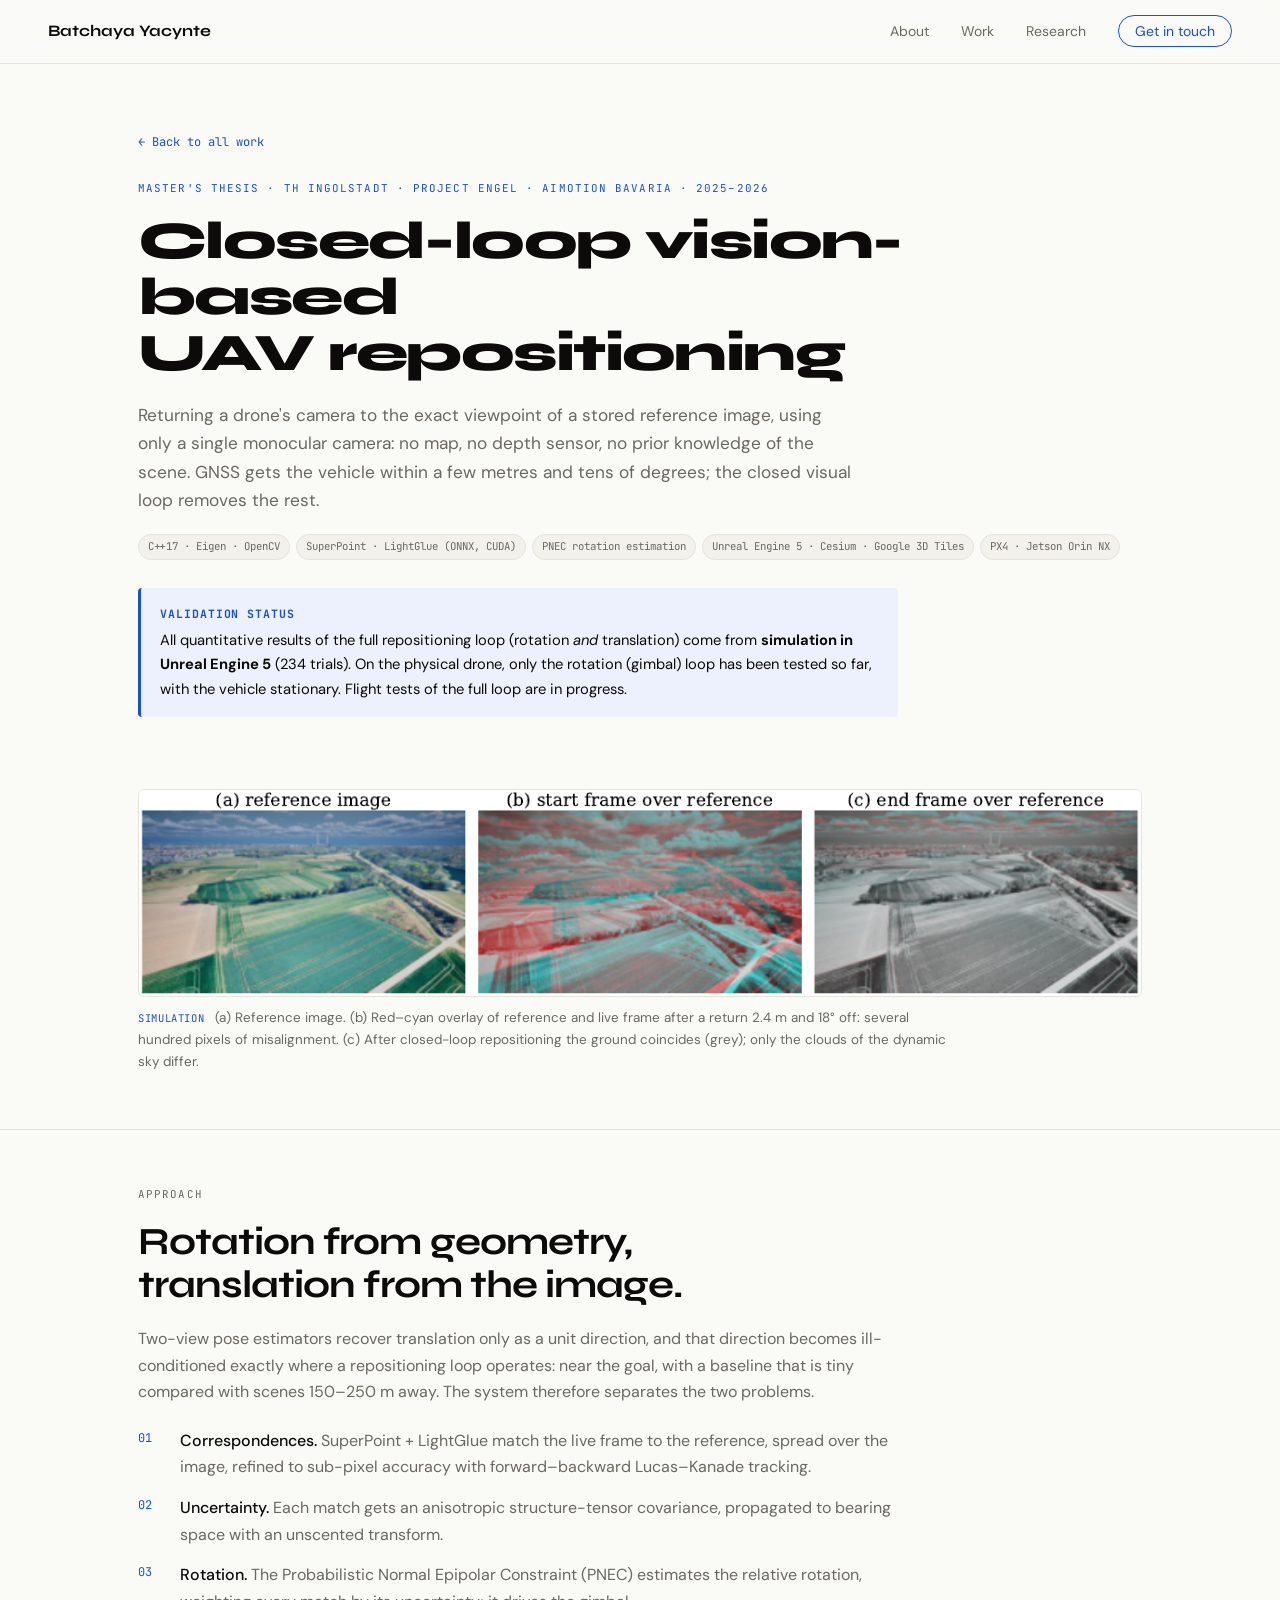
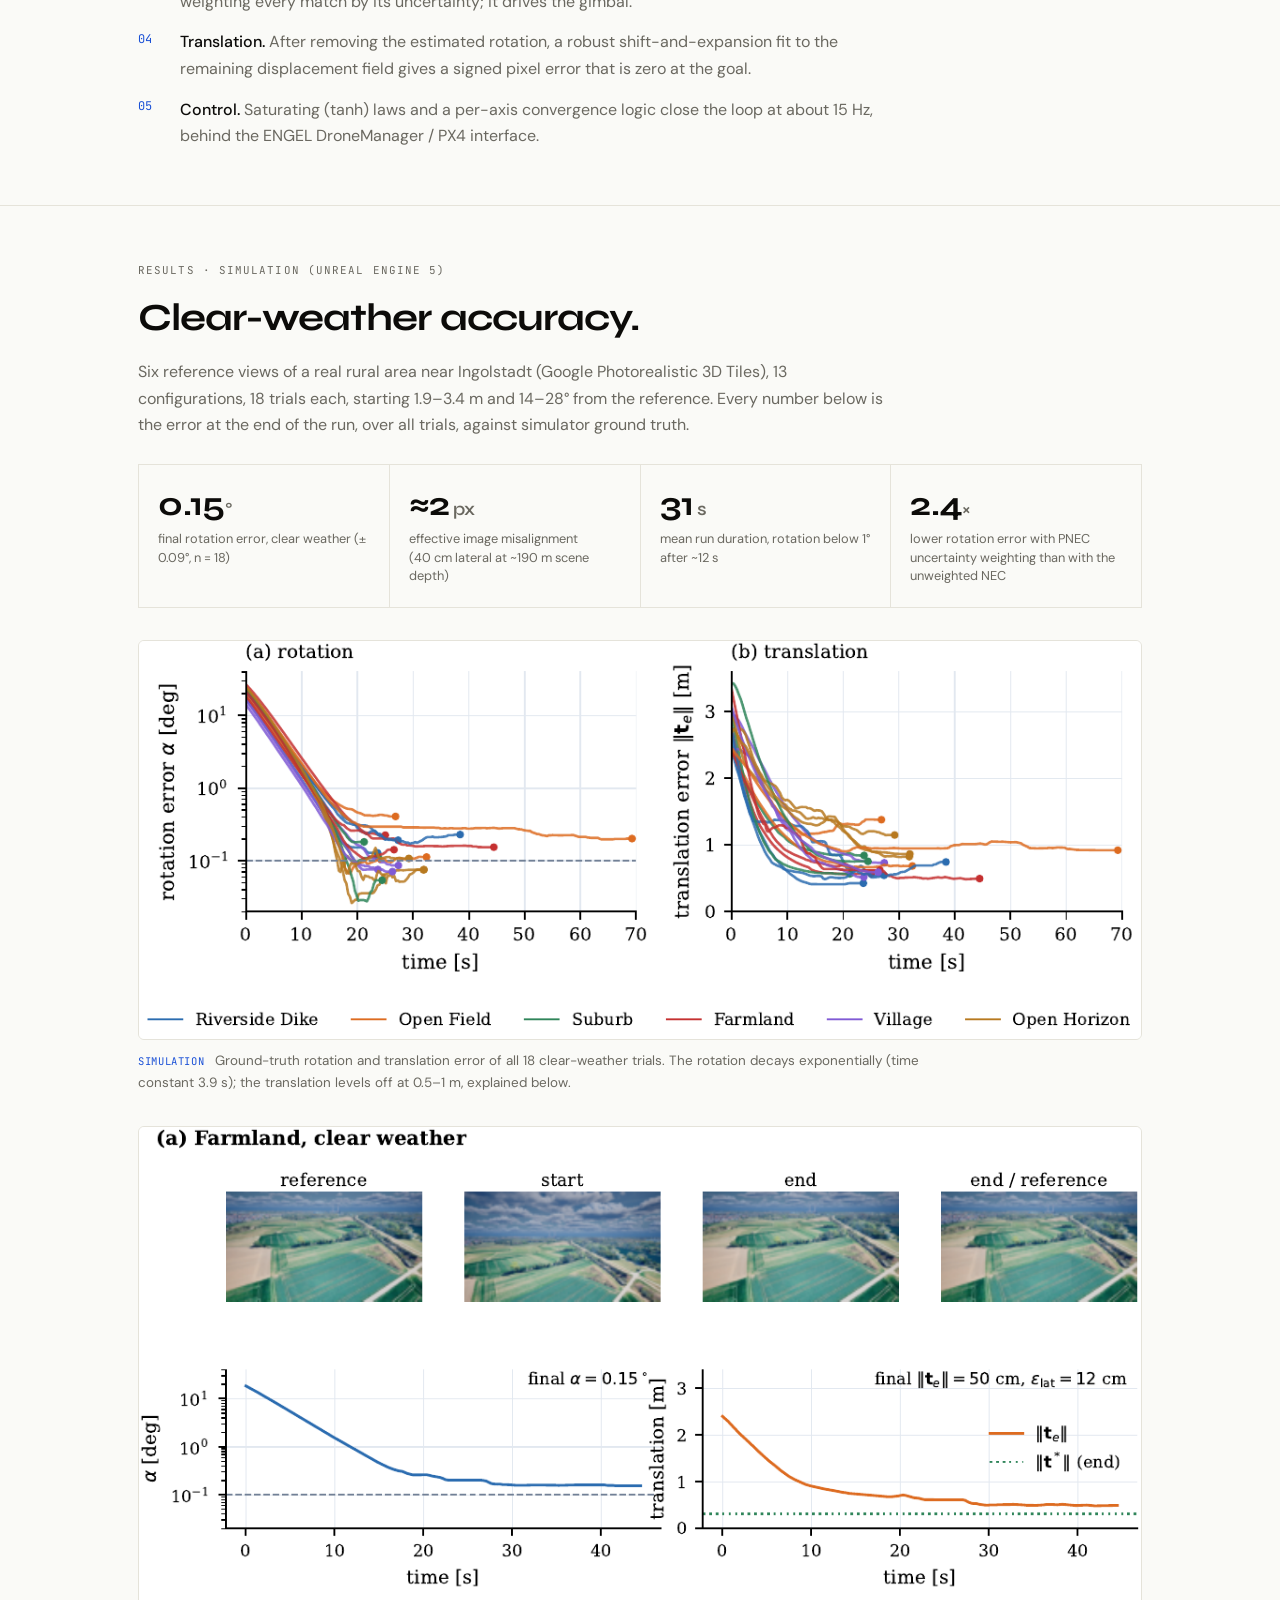
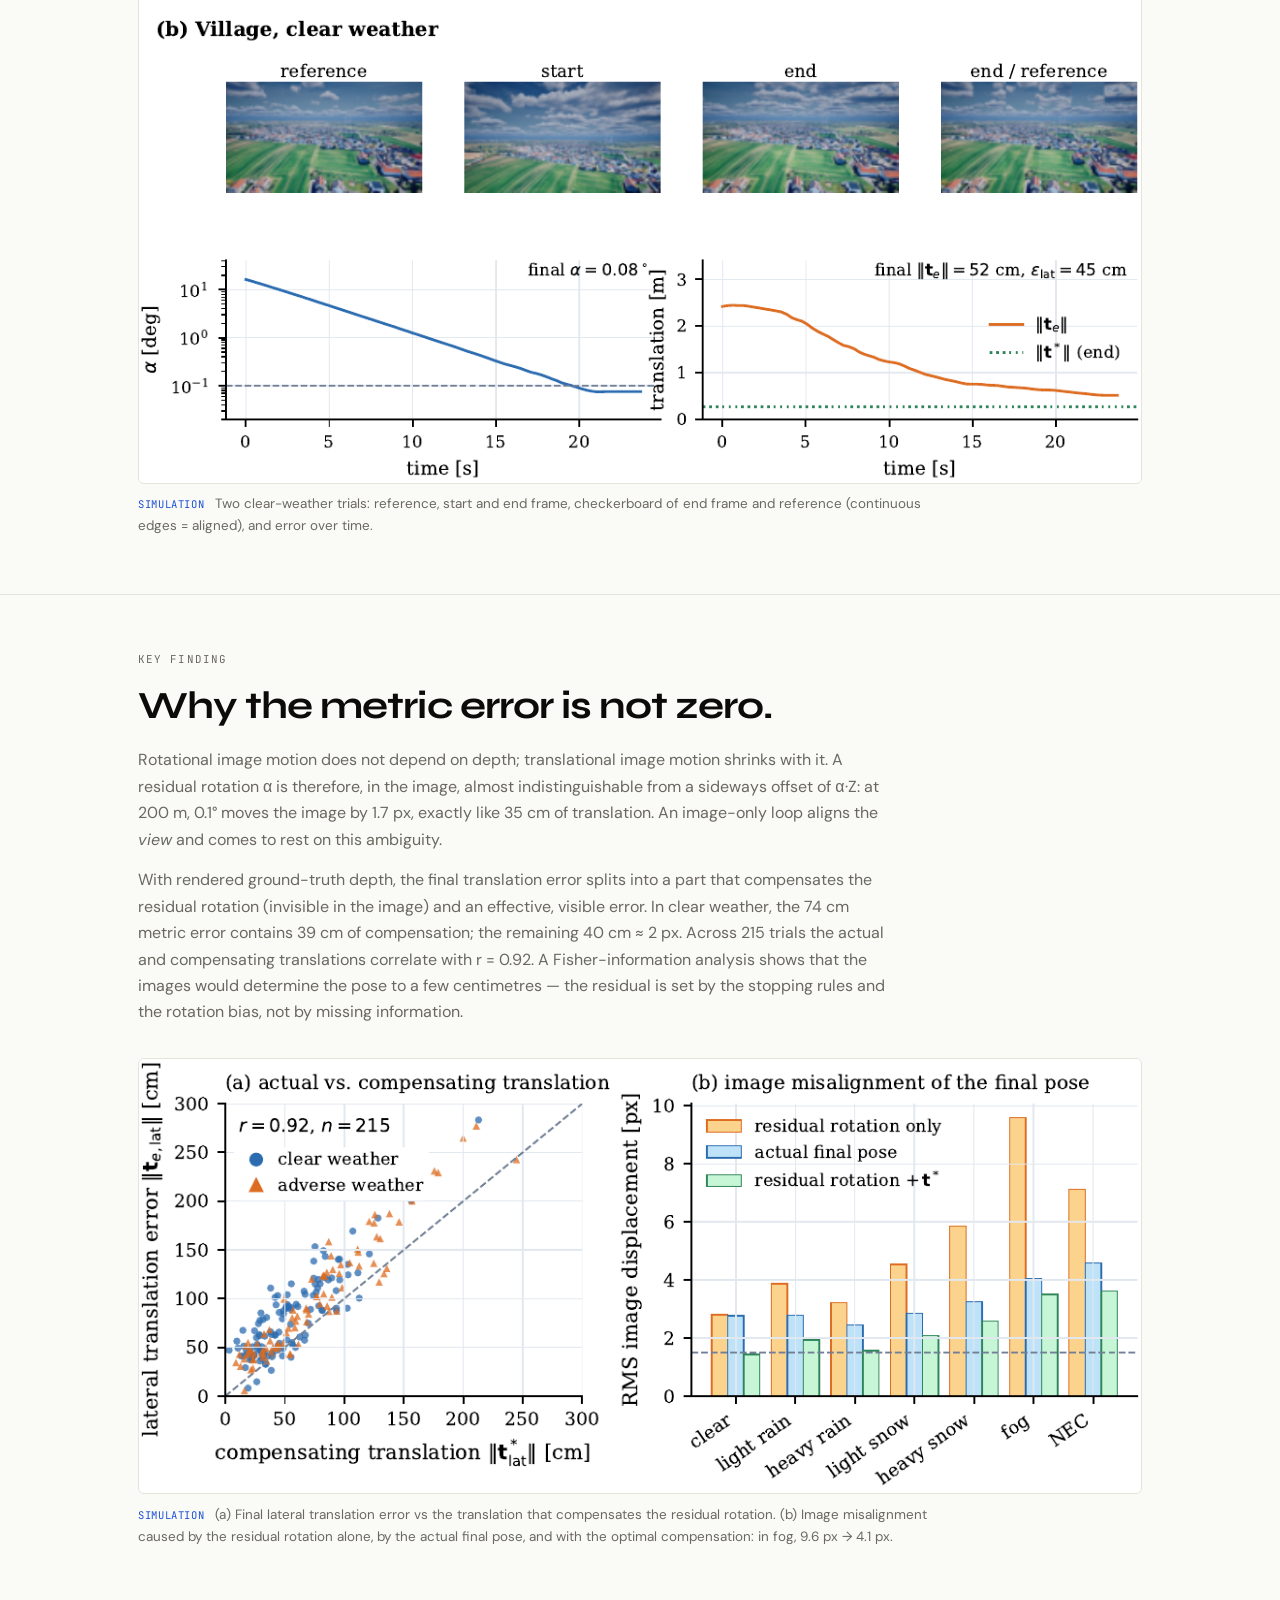
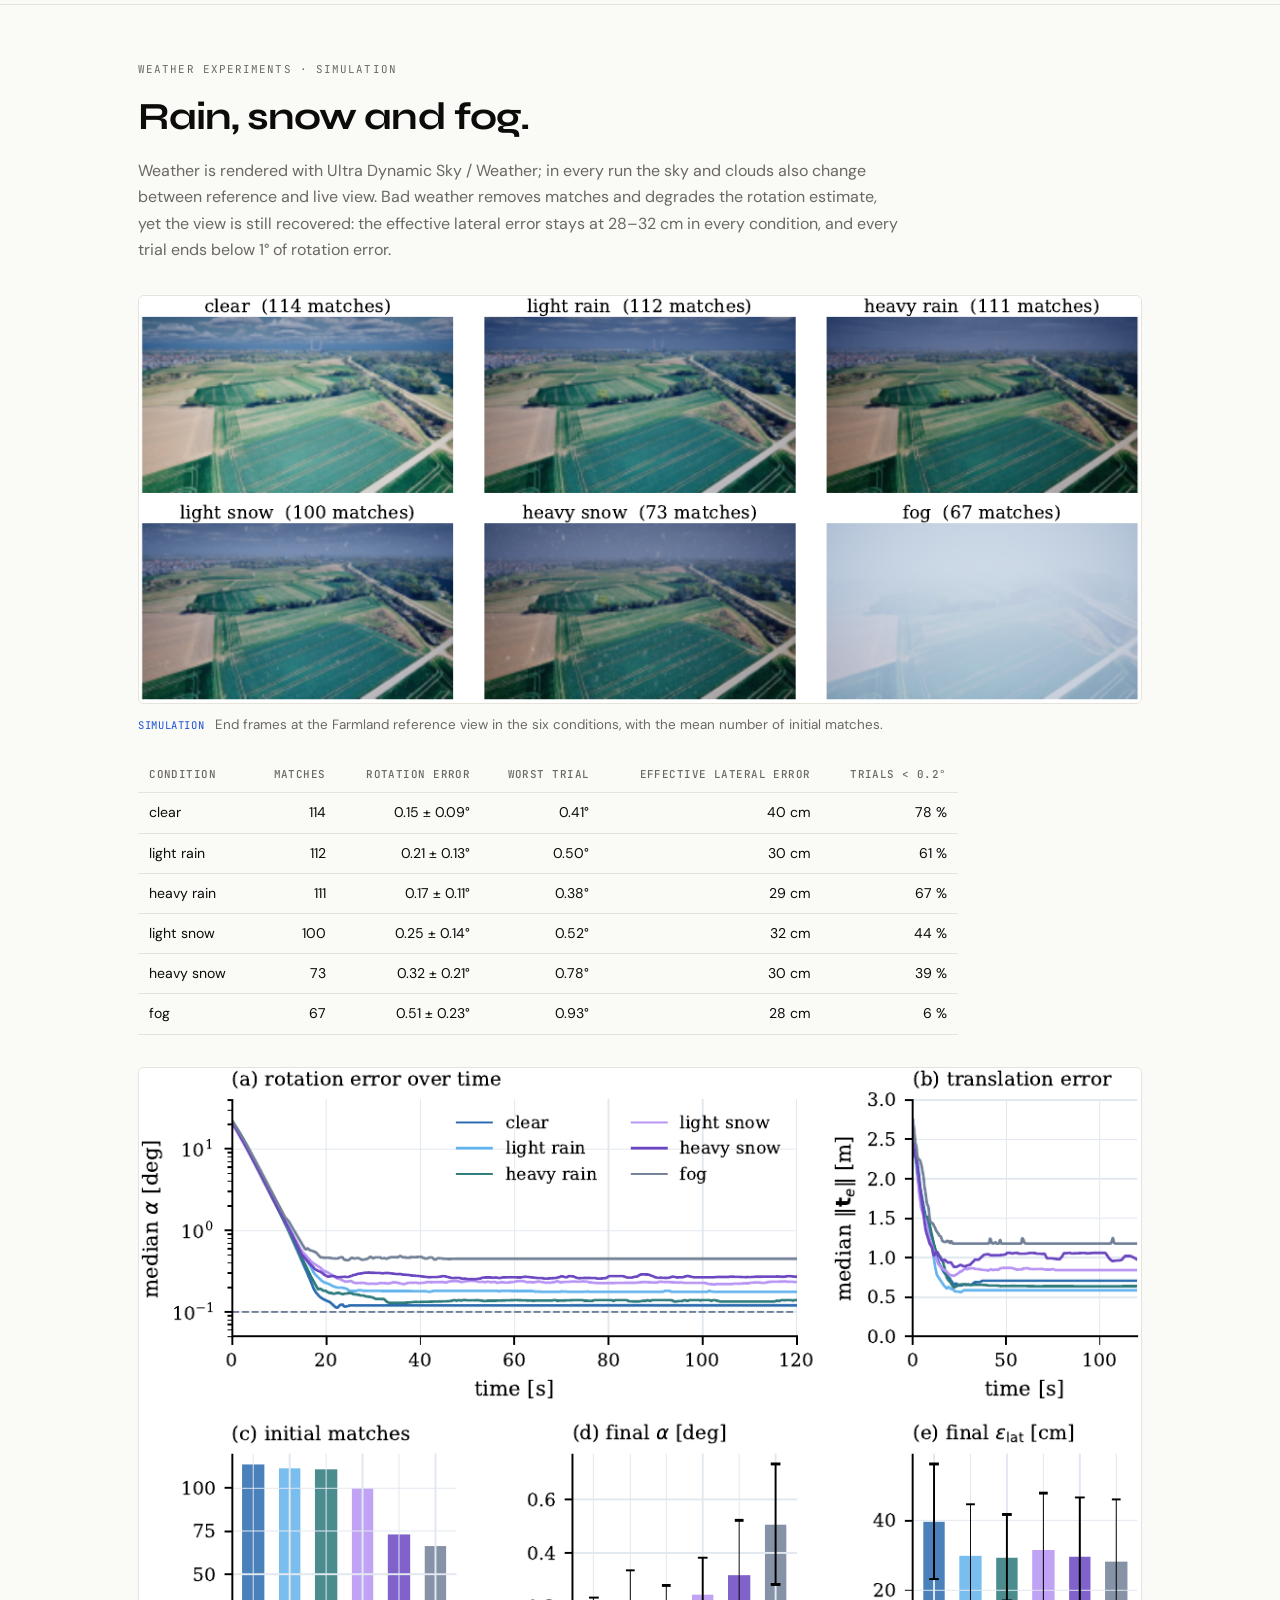
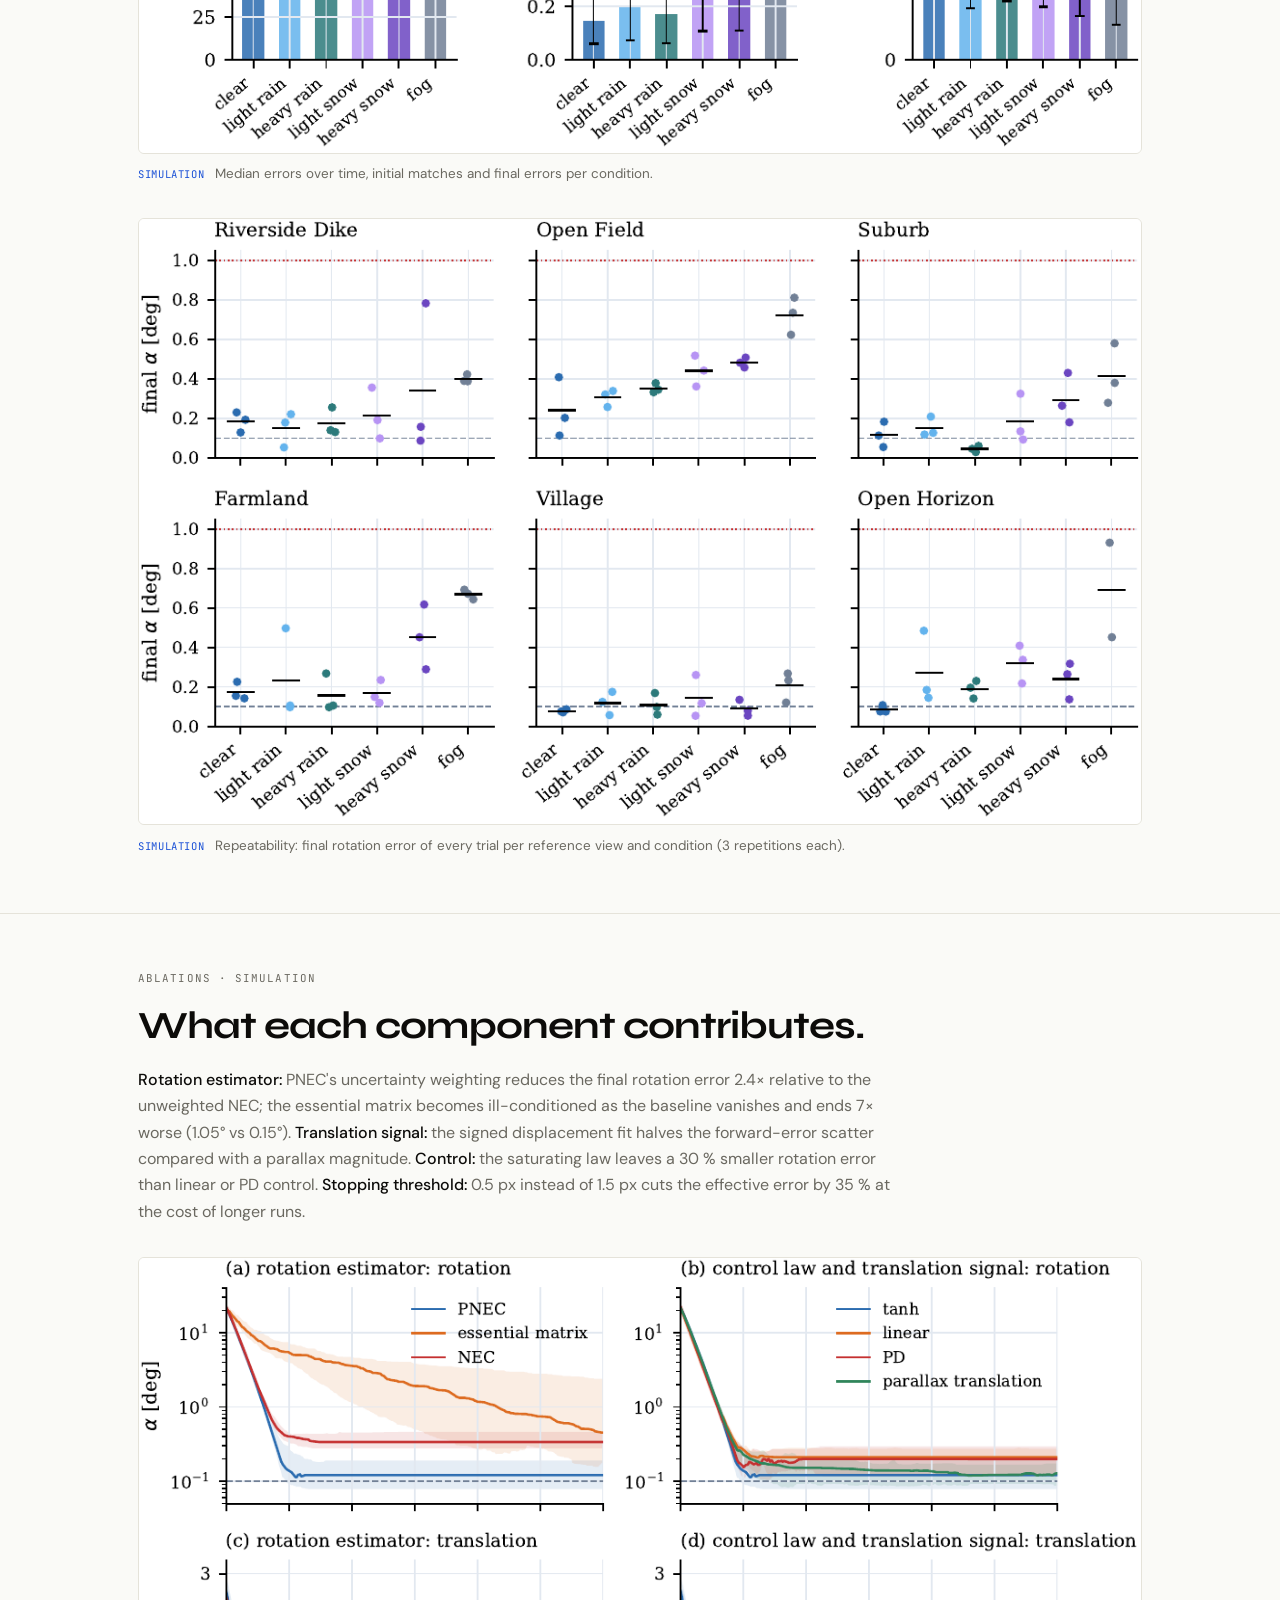
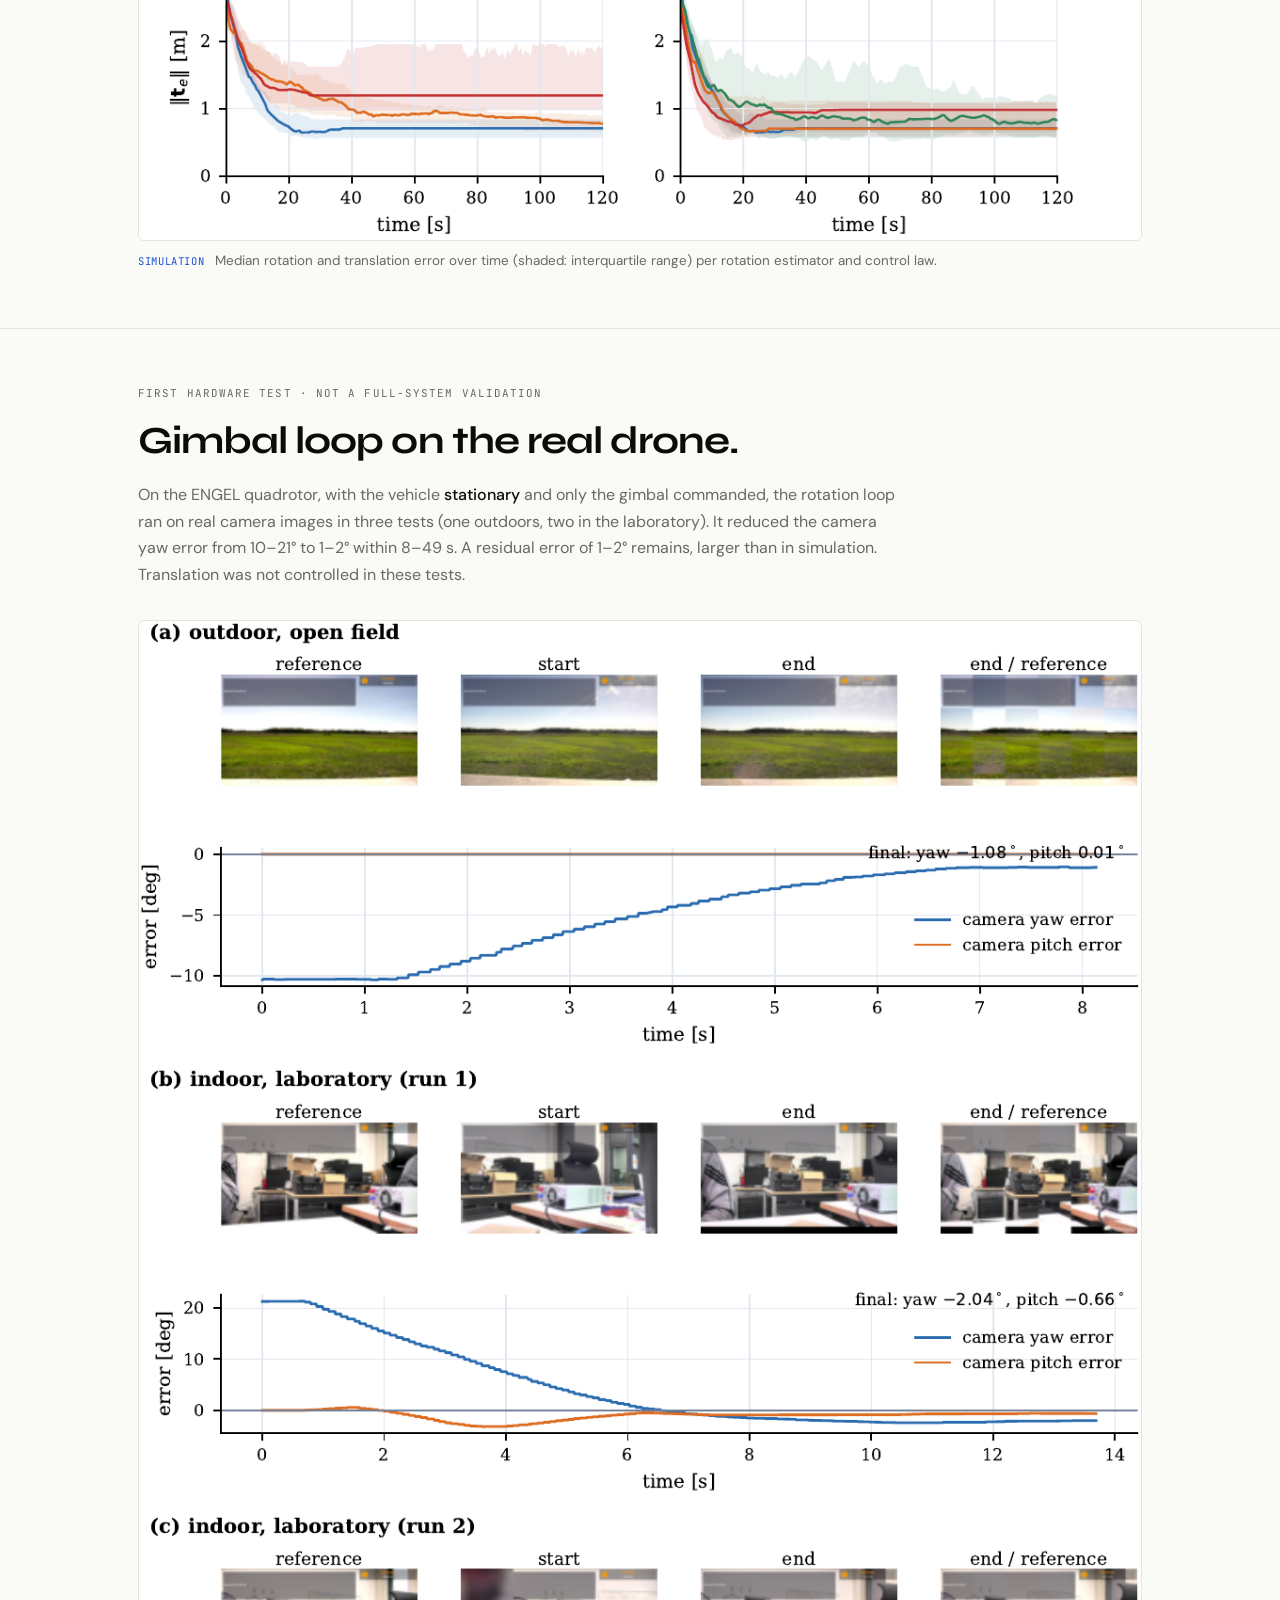
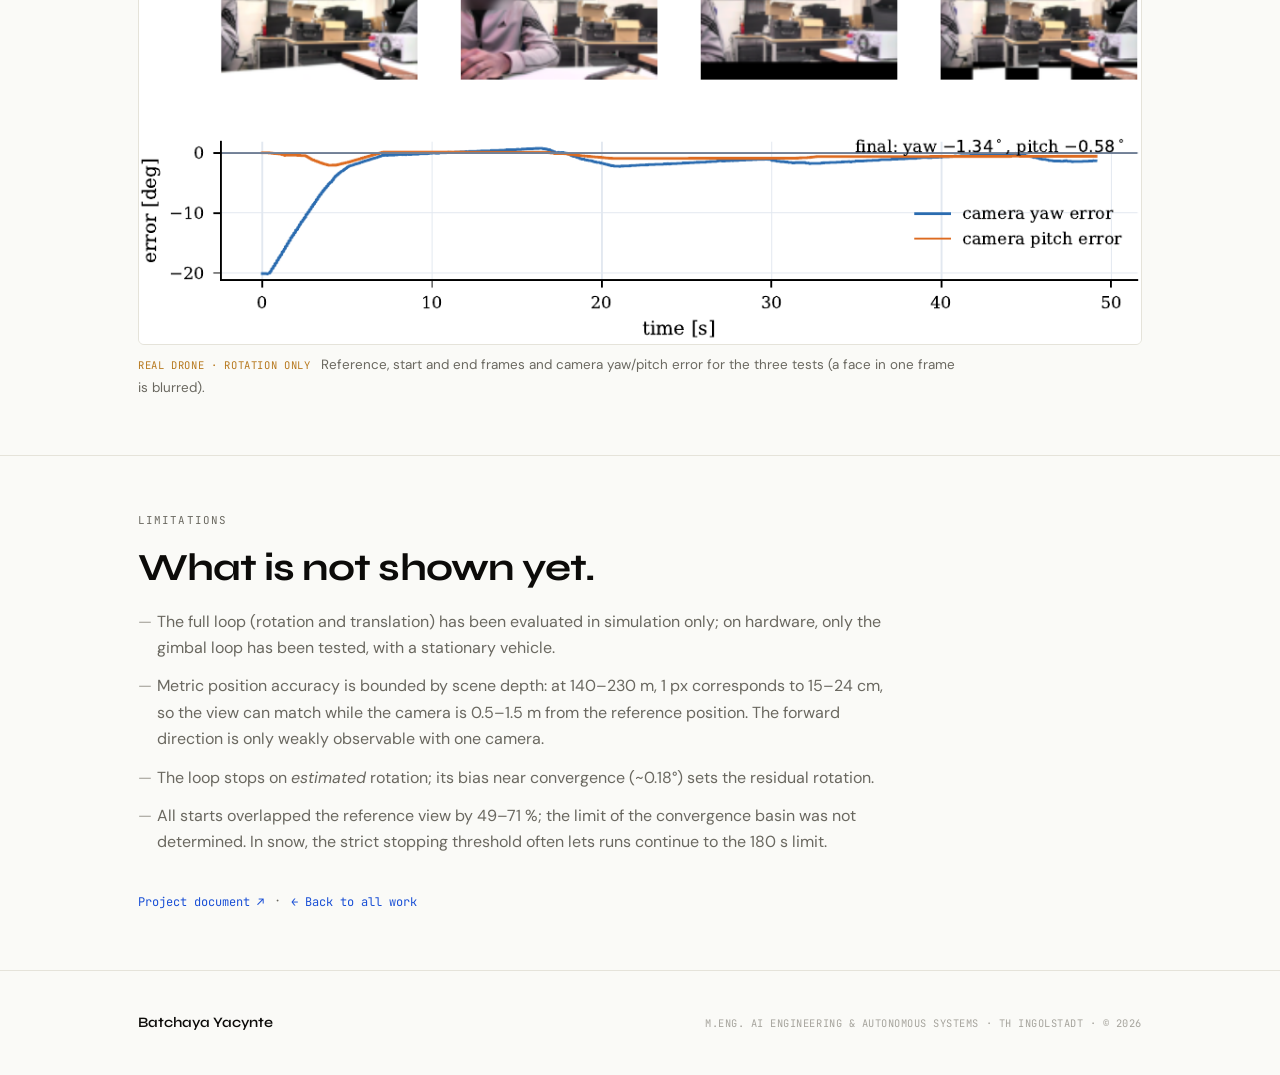
==== engel.html @ 2b2489c9 "updated repositioning results" ====
<!DOCTYPE html>
<html lang="en">
<head>
  <meta charset="UTF-8">
  <meta name="viewport" content="width=device-width, initial-scale=1.0">
  <title>Vision-Based UAV Repositioning — Batchaya Yacynte</title>
  <meta
    name="description"
    content="Master's thesis project: closed-loop monocular repositioning of a UAV camera to a reference view. Method, weather experiments and quantitative simulation results, with limitations."
  >

  <link rel="preconnect" href="https://fonts.googleapis.com">
  <link rel="preconnect" href="https://fonts.gstatic.com" crossorigin>
  <link
    href="https://fonts.googleapis.com/css2?family=Syne:wght@400;600;700;800&family=DM+Sans:ital,opsz,wght@0,9..40,300;0,9..40,400;0,9..40,500;1,9..40,500&family=JetBrains+Mono:wght@400;500&display=swap"
    rel="stylesheet"
  >
  <link rel="icon" type="image/x-icon" href="assets/Divan-Batchaya.ico">
  <link rel="stylesheet" href="style.css">

  <style>
    /* Project-page additions; colours and fonts come from style.css */
    .proj-header { padding: calc(var(--nav-h) + 4rem) 0 2.5rem; }
    .proj-title {
      font-family: var(--font-d); font-weight: 800; letter-spacing: -0.03em;
      font-size: clamp(2rem, 4.6vw, 3.3rem); line-height: 1.06; margin-bottom: 1.2rem;
    }
    .proj-lead { color: var(--text-2); font-size: 1.08rem; max-width: 720px; }
    .proj-tags { margin-top: 1.2rem; }

    .status-note {
      margin-top: 1.8rem; padding: 1rem 1.2rem; max-width: 760px;
      background: var(--accent-soft); border-left: 3px solid var(--accent);
      border-radius: 4px; font-size: 0.92rem; color: var(--text-1);
    }
    .status-note strong { font-family: var(--font-m); font-size: 0.72rem; letter-spacing: 0.08em;
      text-transform: uppercase; color: var(--accent); display: block; margin-bottom: 0.3rem; }

    .proj-section { padding: 3.5rem 0; }
    .proj-section p, .proj-section li { color: var(--text-2); max-width: 760px; }
    .proj-section p + p { margin-top: 0.9rem; }

    .steps { list-style: none; counter-reset: step; display: grid; gap: 0.9rem; margin-top: 1.4rem; max-width: 820px; }
    .steps li { counter-increment: step; position: relative; padding-left: 2.6rem; }
    .steps li::before {
      content: counter(step, decimal-leading-zero); position: absolute; left: 0; top: 0.05rem;
      font-family: var(--font-m); font-size: 0.75rem; color: var(--accent);
    }
    .steps li b { color: var(--text-1); font-weight: 500; }

    .kpi-grid { display: grid; grid-template-columns: repeat(4, 1fr); gap: 1px;
      background: var(--border); border: 1px solid var(--border); margin-top: 1.6rem; }
    .kpi { background: var(--bg); padding: 1.3rem 1.2rem; }
    .kpi-val { font-family: var(--font-d); font-size: clamp(1.5rem, 2.8vw, 2.1rem); font-weight: 700;
      letter-spacing: -0.02em; line-height: 1.1; }
    .kpi-val small { font-size: 0.55em; color: var(--text-2); font-weight: 600; }
    .kpi-label { font-size: 0.8rem; color: var(--text-2); margin-top: 0.45rem; line-height: 1.45; }

    figure.proj-fig { margin: 2rem 0 0; }
    figure.proj-fig img { width: 100%; border: 1px solid var(--border); border-radius: 6px; background: #fff; }
    figure.proj-fig figcaption { font-size: 0.84rem; color: var(--text-2); margin-top: 0.6rem; max-width: 820px; }
    .fig-tag { font-family: var(--font-m); font-size: 0.66rem; letter-spacing: 0.06em; text-transform: uppercase;
      color: var(--accent); margin-right: 0.4rem; }
    .fig-tag.hw { color: #B7791F; }

    .two-col { display: grid; grid-template-columns: 1fr 1fr; gap: 2rem; align-items: start; }

    table.res { border-collapse: collapse; width: 100%; max-width: 820px; margin-top: 1.4rem; font-size: 0.88rem; }
    table.res th, table.res td { padding: 0.5rem 0.7rem; border-bottom: 1px solid var(--border); text-align: right; }
    table.res th:first-child, table.res td:first-child { text-align: left; }
    table.res th { font-family: var(--font-m); font-size: 0.68rem; letter-spacing: 0.04em; text-transform: uppercase;
      color: var(--text-2); font-weight: 500; }
    table.res td { color: var(--text-1); font-variant-numeric: tabular-nums; }
    .table-wrap { overflow-x: auto; }

    .limits { display: grid; gap: 0.75rem; margin-top: 1.2rem; max-width: 820px; }
    .limits li { padding-left: 1.2rem; position: relative; }
    .limits li::before { content: "—"; position: absolute; left: 0; color: var(--text-3); }

    .back-link { font-family: var(--font-m); font-size: 0.75rem; color: var(--accent); }
    .back-link:hover { text-decoration: underline; }

    @media (max-width: 900px) {
      .kpi-grid { grid-template-columns: repeat(2, 1fr); }
      .two-col { grid-template-columns: 1fr; }
    }
  </style>
</head>

<body>

  <nav class="nav">
    <a href="index.html" class="nav-logo">Batchaya Yacynte</a>
    <ul class="nav-links">
      <li><a href="index.html#about">About</a></li>
      <li><a href="index.html#work">Work</a></li>
      <li><a href="index.html#research">Research</a></li>
      <li><a href="index.html#contact" class="nav-cta">Get in touch</a></li>
    </ul>
  </nav>


  <!-- ===================================================== HEADER -->
  <header class="proj-header">
    <div class="container">
      <a href="index.html#work" class="back-link">← Back to all work</a>
      <p class="eyebrow" style="margin-top:1.6rem">Master's thesis · TH Ingolstadt · Project ENGEL · AImotion Bavaria · 2025–2026</p>
      <h1 class="proj-title">Closed-loop vision-based<br>UAV repositioning</h1>
      <p class="proj-lead">
        Returning a drone's camera to the exact viewpoint of a stored reference image, using only a
        single monocular camera: no map, no depth sensor, no prior knowledge of the scene.
        GNSS gets the vehicle within a few metres and tens of degrees; the closed visual loop removes
        the rest.
      </p>
      <div class="work-metrics proj-tags">
        <span class="metric">C++17 · Eigen · OpenCV</span>
        <span class="metric">SuperPoint · LightGlue (ONNX, CUDA)</span>
        <span class="metric">PNEC rotation estimation</span>
        <span class="metric">Unreal Engine 5 · Cesium · Google 3D Tiles</span>
        <span class="metric">PX4 · Jetson Orin NX</span>
      </div>

      <div class="status-note">
        <strong>Validation status</strong>
        All quantitative results of the full repositioning loop (rotation <em>and</em> translation) come from
        <b>simulation in Unreal Engine 5</b> (234 trials). On the physical drone, only the rotation (gimbal)
        loop has been tested so far, with the vehicle stationary. Flight tests of the full loop are in progress.
      </div>
    </div>
  </header>

  <div class="container">
    <figure class="proj-fig">
      <img src="assets/engel/motivation_base.png" alt="Reference image and red-cyan overlays before and after repositioning" loading="lazy">
      <figcaption>
        <span class="fig-tag">Simulation</span>
        (a) Reference image. (b) Red–cyan overlay of reference and live frame after a return 2.4&nbsp;m and 18° off:
        several hundred pixels of misalignment. (c) After closed-loop repositioning the ground coincides
        (grey); only the clouds of the dynamic sky differ.
      </figcaption>
    </figure>
  </div>

  <hr class="divider" style="margin-top:3.5rem">


  <!-- ===================================================== METHOD -->
  <section class="proj-section">
    <div class="container">
      <p class="eyebrow">Approach</p>
      <h2 class="section-title">Rotation from geometry,<br>translation from the image.</h2>
      <p>
        Two-view pose estimators recover translation only as a unit direction, and that direction becomes
        ill-conditioned exactly where a repositioning loop operates: near the goal, with a baseline that is
        tiny compared with scenes 150–250&nbsp;m away. The system therefore separates the two problems.
      </p>
      <ol class="steps">
        <li><b>Correspondences.</b> SuperPoint + LightGlue match the live frame to the reference, spread over the image,
          refined to sub-pixel accuracy with forward–backward Lucas–Kanade tracking.</li>
        <li><b>Uncertainty.</b> Each match gets an anisotropic structure-tensor covariance, propagated to bearing space with an unscented transform.</li>
        <li><b>Rotation.</b> The Probabilistic Normal Epipolar Constraint (PNEC) estimates the relative rotation, weighting every match by its uncertainty; it drives the gimbal.</li>
        <li><b>Translation.</b> After removing the estimated rotation, a robust shift-and-expansion fit to the remaining displacement field gives a signed pixel error that is zero at the goal.</li>
        <li><b>Control.</b> Saturating (tanh) laws and a per-axis convergence logic close the loop at about 15&nbsp;Hz, behind the ENGEL DroneManager / PX4 interface.</li>
      </ol>
    </div>
  </section>

  <hr class="divider">


  <!-- ===================================================== RESULTS -->
  <section class="proj-section">
    <div class="container">
      <p class="eyebrow">Results · Simulation (Unreal Engine 5)</p>
      <h2 class="section-title">Clear-weather accuracy.</h2>
      <p>
        Six reference views of a real rural area near Ingolstadt (Google Photorealistic 3D Tiles), 13 configurations,
        18 trials each, starting 1.9–3.4&nbsp;m and 14–28° from the reference. Every number below is the error at the
        end of the run, over all trials, against simulator ground truth.
      </p>

      <div class="kpi-grid">
        <div class="kpi">
          <div class="kpi-val">0.15<small>°</small></div>
          <div class="kpi-label">final rotation error, clear weather (± 0.09°, n&nbsp;=&nbsp;18)</div>
        </div>
        <div class="kpi">
          <div class="kpi-val">≈2<small> px</small></div>
          <div class="kpi-label">effective image misalignment (40&nbsp;cm lateral at ~190&nbsp;m scene depth)</div>
        </div>
        <div class="kpi">
          <div class="kpi-val">31<small> s</small></div>
          <div class="kpi-label">mean run duration, rotation below 1° after ~12&nbsp;s</div>
        </div>
        <div class="kpi">
          <div class="kpi-val">2.4<small>×</small></div>
          <div class="kpi-label">lower rotation error with PNEC uncertainty weighting than with the unweighted NEC</div>
        </div>
      </div>

      <figure class="proj-fig">
        <img src="assets/engel/convergence_base.png" alt="Rotation and translation error over time for 18 clear-weather trials" loading="lazy">
        <figcaption>
          <span class="fig-tag">Simulation</span>
          Ground-truth rotation and translation error of all 18 clear-weather trials. The rotation decays
          exponentially (time constant 3.9&nbsp;s); the translation levels off at 0.5–1&nbsp;m, explained below.
        </figcaption>
      </figure>

      <figure class="proj-fig">
        <img src="assets/engel/examples_good_base.png" alt="Reference, start and end frames with error curves of two trials" loading="lazy">
        <figcaption>
          <span class="fig-tag">Simulation</span>
          Two clear-weather trials: reference, start and end frame, checkerboard of end frame and reference
          (continuous edges = aligned), and error over time.
        </figcaption>
      </figure>
    </div>
  </section>

  <hr class="divider">


  <!-- ===================================================== AMBIGUITY -->
  <section class="proj-section">
    <div class="container">
      <p class="eyebrow">Key finding</p>
      <h2 class="section-title">Why the metric error is not zero.</h2>
      <p>
        Rotational image motion does not depend on depth; translational image motion shrinks with it.
        A residual rotation α is therefore, in the image, almost indistinguishable from a sideways offset of
        α·Z: at 200&nbsp;m, 0.1° moves the image by 1.7&nbsp;px, exactly like 35&nbsp;cm of translation.
        An image-only loop aligns the <em>view</em> and comes to rest on this ambiguity.
      </p>
      <p>
        With rendered ground-truth depth, the final translation error splits into a part that compensates the
        residual rotation (invisible in the image) and an effective, visible error. In clear weather, the
        74&nbsp;cm metric error contains 39&nbsp;cm of compensation; the remaining 40&nbsp;cm ≈ 2&nbsp;px.
        Across 215 trials the actual and compensating translations correlate with r&nbsp;=&nbsp;0.92.
        A Fisher-information analysis shows that the images would determine the pose to a few centimetres —
        the residual is set by the stopping rules and the rotation bias, not by missing information.
      </p>
      <figure class="proj-fig">
        <img src="assets/engel/compensation.png" alt="Actual vs compensating translation, and image misalignment per condition" loading="lazy">
        <figcaption>
          <span class="fig-tag">Simulation</span>
          (a) Final lateral translation error vs the translation that compensates the residual rotation.
          (b) Image misalignment caused by the residual rotation alone, by the actual final pose, and with the
          optimal compensation: in fog, 9.6&nbsp;px → 4.1&nbsp;px.
        </figcaption>
      </figure>
    </div>
  </section>

  <hr class="divider">


  <!-- ===================================================== WEATHER -->
  <section class="proj-section">
    <div class="container">
      <p class="eyebrow">Weather experiments · Simulation</p>
      <h2 class="section-title">Rain, snow and fog.</h2>
      <p>
        Weather is rendered with Ultra Dynamic Sky / Weather; in every run the sky and clouds also change
        between reference and live view. Bad weather removes matches and degrades the rotation estimate,
        yet the view is still recovered: the effective lateral error stays at 28–32&nbsp;cm in every condition,
        and every trial ends below 1° of rotation error.
      </p>

      <figure class="proj-fig">
        <img src="assets/engel/weather_conditions.png" alt="The six visibility conditions at the same reference view" loading="lazy">
        <figcaption>
          <span class="fig-tag">Simulation</span>
          End frames at the Farmland reference view in the six conditions, with the mean number of initial matches.
        </figcaption>
      </figure>

      <div class="table-wrap">
        <table class="res">
          <thead>
            <tr><th>Condition</th><th>Matches</th><th>Rotation error</th><th>Worst trial</th><th>Effective lateral error</th><th>Trials &lt; 0.2°</th></tr>
          </thead>
          <tbody>
            <tr><td>clear</td><td>114</td><td>0.15 ± 0.09°</td><td>0.41°</td><td>40 cm</td><td>78 %</td></tr>
            <tr><td>light rain</td><td>112</td><td>0.21 ± 0.13°</td><td>0.50°</td><td>30 cm</td><td>61 %</td></tr>
            <tr><td>heavy rain</td><td>111</td><td>0.17 ± 0.11°</td><td>0.38°</td><td>29 cm</td><td>67 %</td></tr>
            <tr><td>light snow</td><td>100</td><td>0.25 ± 0.14°</td><td>0.52°</td><td>32 cm</td><td>44 %</td></tr>
            <tr><td>heavy snow</td><td>73</td><td>0.32 ± 0.21°</td><td>0.78°</td><td>30 cm</td><td>39 %</td></tr>
            <tr><td>fog</td><td>67</td><td>0.51 ± 0.23°</td><td>0.93°</td><td>28 cm</td><td>6 %</td></tr>
          </tbody>
        </table>
      </div>

      <div>
        <figure class="proj-fig">
          <img src="assets/engel/weather.png" alt="Median error over time and final errors per weather condition" loading="lazy">
          <figcaption><span class="fig-tag">Simulation</span> Median errors over time, initial matches and final errors per condition.</figcaption>
        </figure>
        <figure class="proj-fig">
          <img src="assets/engel/repeatability.png" alt="Final rotation error per reference view and condition" loading="lazy">
          <figcaption><span class="fig-tag">Simulation</span> Repeatability: final rotation error of every trial per reference view and condition (3 repetitions each).</figcaption>
        </figure>
      </div>
    </div>
  </section>

  <hr class="divider">


  <!-- ===================================================== ABLATIONS -->
  <section class="proj-section">
    <div class="container">
      <p class="eyebrow">Ablations · Simulation</p>
      <h2 class="section-title">What each component contributes.</h2>
      <p>
        <b style="color:var(--text-1);font-weight:500">Rotation estimator:</b> PNEC's uncertainty weighting reduces the final rotation error 2.4× relative to
        the unweighted NEC; the essential matrix becomes ill-conditioned as the baseline vanishes and ends 7× worse
        (1.05° vs 0.15°). <b style="color:var(--text-1);font-weight:500">Translation signal:</b> the signed displacement fit halves the forward-error scatter
        compared with a parallax magnitude. <b style="color:var(--text-1);font-weight:500">Control:</b> the saturating law leaves a 30&nbsp;% smaller rotation error
        than linear or PD control. <b style="color:var(--text-1);font-weight:500">Stopping threshold:</b> 0.5&nbsp;px instead of 1.5&nbsp;px cuts the effective error by 35&nbsp;% at the cost of longer runs.
      </p>
      <figure class="proj-fig">
        <img src="assets/engel/components_over_time.png" alt="Median error trajectories for rotation estimators and control laws" loading="lazy">
        <figcaption><span class="fig-tag">Simulation</span> Median rotation and translation error over time (shaded: interquartile range) per rotation estimator and control law.</figcaption>
      </figure>
    </div>
  </section>

  <hr class="divider">


  <!-- ===================================================== HARDWARE -->
  <section class="proj-section">
    <div class="container">
      <p class="eyebrow">First hardware test · not a full-system validation</p>
      <h2 class="section-title">Gimbal loop on the real drone.</h2>
      <p>
        On the ENGEL quadrotor, with the vehicle <b style="color:var(--text-1);font-weight:500">stationary</b> and only the gimbal
        commanded, the rotation loop ran on real camera images in three tests (one outdoors, two in the laboratory).
        It reduced the camera yaw error from 10–21° to 1–2° within 8–49&nbsp;s. A residual error of 1–2° remains,
        larger than in simulation. Translation was not controlled in these tests.
      </p>
      <figure class="proj-fig">
        <img src="assets/engel/flight_rotation.png" alt="Real-drone gimbal tests: images and camera yaw and pitch error" loading="lazy">
        <figcaption>
          <span class="fig-tag hw">Real drone · rotation only</span>
          Reference, start and end frames and camera yaw/pitch error for the three tests (a face in one frame is blurred).
        </figcaption>
      </figure>
    </div>
  </section>

  <hr class="divider">


  <!-- ===================================================== LIMITATIONS -->
  <section class="proj-section">
    <div class="container">
      <p class="eyebrow">Limitations</p>
      <h2 class="section-title">What is not shown yet.</h2>
      <ul class="limits">
        <li>The full loop (rotation and translation) has been evaluated in simulation only; on hardware, only the gimbal loop has been tested, with a stationary vehicle.</li>
        <li>Metric position accuracy is bounded by scene depth: at 140–230&nbsp;m, 1&nbsp;px corresponds to 15–24&nbsp;cm, so the view can match while the camera is 0.5–1.5&nbsp;m from the reference position. The forward direction is only weakly observable with one camera.</li>
        <li>The loop stops on <em>estimated</em> rotation; its bias near convergence (~0.18°) sets the residual rotation.</li>
        <li>All starts overlapped the reference view by 49–71&nbsp;%; the limit of the convergence basin was not determined. In snow, the strict stopping threshold often lets runs continue to the 180&nbsp;s limit.</li>
      </ul>
      <p style="margin-top:2rem">
        <a class="back-link" href="https://drive.google.com/file/d/1XDKxEPV-a2gEcKce-REYQuj8g54tIHwB/view?usp=sharing" target="_blank" rel="noopener">Project document ↗</a>
        &nbsp;&nbsp;·&nbsp;&nbsp;
        <a class="back-link" href="index.html#work">← Back to all work</a>
      </p>
    </div>
  </section>


  <footer>
    <div class="container">
      <div class="footer-inner">
        <div class="footer-logo">Batchaya Yacynte</div>
        <div class="footer-meta">M.Eng. AI Engineering &amp; Autonomous Systems · TH Ingolstadt · © 2026</div>
      </div>
    </div>
  </footer>

</body>
</html>
---- style.css ----
/* ============================================================
   RESET
============================================================ */

*,
*::before,
*::after {
  box-sizing: border-box;
  margin: 0;
  padding: 0;
}

html {
  scroll-behavior: smooth;
}

body {
  background: var(--bg);
  color: var(--text-1);
  font-family: var(--font-b);
  font-size: 1rem;
  line-height: 1.65;
  -webkit-font-smoothing: antialiased;
}

img {
  display: block;
  max-width: 100%;
}

a {
  color: inherit;
  text-decoration: none;
}

ul {
  list-style: none;
}


/* ============================================================
   DESIGN TOKENS
============================================================ */

:root {

  --bg: #FAFAF7;
  --surface: #F2F1EC;
  --border: #E5E3DA;

  --text-1: #0C0B09;
  --text-2: #6A6860;
  --text-3: #A6A49D;

  --accent: #1A50D6;
  --accent-soft: #EDF1FD;

  --nav-h: 64px;

  --font-d: 'Syne', sans-serif;
  --font-b: 'DM Sans', sans-serif;
  --font-m: 'JetBrains Mono', monospace;

  --max-w: 1100px;

  --px: clamp(1.25rem, 5vw, 3rem);
}


/* ============================================================
   GLOBAL
============================================================ */

.container {
  max-width: var(--max-w);
  margin: 0 auto;
  padding: 0 var(--px);
}

.divider {
  border: none;
  border-top: 1px solid var(--border);
}


/* ============================================================
   NAV
============================================================ */

.nav {
  position: fixed;
  top: 0;
  left: 0;
  right: 0;

  height: var(--nav-h);

  display: flex;
  align-items: center;
  justify-content: space-between;

  padding: 0 var(--px);

  background: rgba(250, 250, 247, 0.88);

  backdrop-filter: blur(14px);

  border-bottom: 1px solid var(--border);

  z-index: 100;
}

.nav-logo {
  font-family: var(--font-d);
  font-weight: 700;
  font-size: 1rem;
}

.nav-links {
  display: flex;
  align-items: center;
  gap: 2rem;
}

.nav-links a {
  font-size: 0.875rem;
  color: var(--text-2);
  transition: color 0.18s;
}

.nav-links a:hover {
  color: var(--text-1);
}

.nav-cta {
  color: var(--accent) !important;

  border: 1px solid currentColor;

  padding: 0.38rem 1rem;

  border-radius: 100px;
}

.nav-cta:hover {
  background: var(--accent);
  color: white !important;
}


/* ============================================================
   HERO
============================================================ */

.hero {
  min-height: 100vh;

  padding:
    calc(var(--nav-h) + 4rem)
    var(--px)
    4rem;

  max-width: var(--max-w);

  margin: 0 auto;

  display: grid;

  grid-template-columns: 1fr 340px;

  gap: 3rem;

  align-items: center;

  position: relative;
}

.hero-visual {
  position: relative;

  display: flex;

  justify-content: center;
  align-items: center;
}

.hero-visual::before,
.hero-visual::after {
  content: '';

  position: absolute;

  border-radius: 50%;

  border: 1px solid rgba(26, 80, 214, 0.10);

  pointer-events: none;
}

.hero-visual::before {
  width: 400px;
  height: 400px;

  top: 50%;
  left: 50%;

  transform: translate(-50%, -50%);
}

.hero-visual::after {
  width: 270px;
  height: 270px;

  top: 50%;
  left: 50%;

  transform: translate(-50%, -50%);
}

.hero-photo {
  width: 260px;
  height: 300px;

  object-fit: cover;
  object-position: center top;

  border-radius: 6px;

  border: 1px solid var(--border);

  position: relative;

  z-index: 1;

  filter: grayscale(8%);
}

.hero-available {
  display: inline-flex;
  align-items: center;
  gap: 0.5rem;

  font-family: var(--font-m);

  font-size: 0.72rem;
  font-weight: 500;

  color: var(--accent);

  letter-spacing: 0.05em;

  text-transform: uppercase;

  margin-bottom: 1.75rem;
}

.hero-available::before {
  content: '';

  width: 7px;
  height: 7px;

  border-radius: 50%;

  background: #22C55E;

  box-shadow:
    0 0 0 3px rgba(34, 197, 94, 0.22);

  flex-shrink: 0;
}

.hero-name {
  font-family: var(--font-d);

  font-size: clamp(2.6rem, 6vw, 4.75rem);

  font-weight: 800;

  line-height: 1.04;

  letter-spacing: -0.03em;

  margin-bottom: 1.25rem;
}

.hero-name em {
  font-style: normal;
  color: var(--accent);
}

.hero-tagline {
  font-size: clamp(1rem, 1.8vw, 1.15rem);

  color: var(--text-2);

  font-weight: 300;

  max-width: 520px;

  line-height: 1.75;

  margin-bottom: 2.25rem;
}

.hero-actions {
  display: flex;

  gap: 0.75rem;

  flex-wrap: wrap;
}


/* ============================================================
   BUTTONS
============================================================ */

.btn {
  display: inline-flex;

  align-items: center;

  gap: 0.35rem;

  font-size: 0.875rem;

  font-weight: 500;

  padding: 0.6rem 1.35rem;

  border-radius: 100px;

  border: 1px solid transparent;

  transition: all 0.18s;

  cursor: pointer;
}

.btn-primary {
  background: var(--text-1);
  color: var(--bg);
}

.btn-primary:hover {
  background: #2a2921;
}

.btn-secondary {
  background: transparent;

  color: var(--text-1);

  border-color: var(--border);
}

.btn-secondary:hover {
  border-color: var(--text-2);
}


/* ============================================================
   STATS
============================================================ */

.stats {
  padding: 3rem 0;

  border-top: 1px solid var(--border);
  border-bottom: 1px solid var(--border);
}

.stats-grid {
  display: grid;

  grid-template-columns:
    repeat(4, 1fr);

  gap: 2rem;
}

.stat-value {
  font-family: var(--font-d);

  font-size: clamp(1.8rem, 3.5vw, 2.6rem);

  font-weight: 800;

  line-height: 1;

  letter-spacing: -0.03em;

  margin-bottom: 0.35rem;
}

.stat-value sup {
  font-size: 0.45em;

  color: var(--accent);

  vertical-align: super;
}

.stat-label {
  font-family: var(--font-m);

  font-size: 0.68rem;

  color: var(--text-3);

  letter-spacing: 0.05em;

  text-transform: uppercase;

  line-height: 1.5;
}


/* ============================================================
   CREDENTIALS
============================================================ */

.credentials {
  padding: 3rem 0;
}

.cred-label {
  font-family: var(--font-m);

  font-size: 0.68rem;

  letter-spacing: 0.1em;

  text-transform: uppercase;

  color: var(--text-3);

  margin-bottom: 1.25rem;
}

.cred-list {
  display: flex;

  flex-wrap: wrap;

  gap: 0.6rem;
}

.cred-badge {
  font-family: var(--font-m);

  font-size: 0.75rem;

  font-weight: 500;

  color: var(--text-2);

  background: var(--surface);

  border: 1px solid var(--border);

  padding: 0.4rem 0.9rem;

  border-radius: 100px;
}


/* ============================================================
   SECTION HEADERS
============================================================ */

.eyebrow {
  font-family: var(--font-m);

  font-size: 0.68rem;

  letter-spacing: 0.1em;

  text-transform: uppercase;

  color: var(--accent);

  margin-bottom: 1rem;
}

.section-title {
  font-family: var(--font-d);

  font-size: clamp(1.65rem, 3.2vw, 2.4rem);

  font-weight: 700;

  letter-spacing: -0.025em;

  line-height: 1.12;

  margin-bottom: 1.25rem;
}


/* ============================================================
   ABOUT
============================================================ */

.about-section {
  padding: 6rem 0;
}

.about-grid {
  display: grid;

  grid-template-columns: 1fr 320px;

  gap: 5rem;

  align-items: start;
}

.about-body p {
  color: var(--text-2);

  font-size: 1.03rem;

  margin-bottom: 1rem;

  max-width: 560px;
}

.about-body p:last-child {
  margin-bottom: 0;
}

.sidebar-block {
  margin-bottom: 1.75rem;
}

.sidebar-key {
  font-family: var(--font-m);

  font-size: 0.65rem;

  letter-spacing: 0.1em;

  text-transform: uppercase;

  color: var(--text-3);

  margin-bottom: 0.5rem;
}

.sidebar-val {
  font-size: 0.9rem;

  color: var(--text-2);

  line-height: 1.5;
}

.chips {
  display: flex;

  flex-wrap: wrap;

  gap: 0.35rem;

  margin-top: 0.4rem;
}

.chip {
  font-family: var(--font-m);

  font-size: 0.68rem;

  background: var(--accent-soft);

  color: var(--accent);

  padding: 0.22rem 0.6rem;

  border-radius: 3px;
}


/* ============================================================
   WORK
============================================================ */

.work-section {
  padding: 6rem 0;
}

.work-intro {
  color: var(--text-2);

  max-width: 520px;

  font-size: 1.03rem;
}

.work-list {
  margin-top: 3rem;
}

.work-item {
  display: grid;

  grid-template-columns:
    52px
    1fr
    24px;

  gap: 1.5rem;

  align-items: start;

  padding: 2rem 0;

  border-bottom: 1px solid var(--border);
}

.work-item:first-child {
  border-top: 1px solid var(--border);
}

.work-item > a {
  text-decoration: none;
}

.work-num {
  font-family: var(--font-m);

  font-size: 0.68rem;

  color: var(--text-3);

  padding-top: 0.3rem;

  letter-spacing: 0.03em;
}

.work-tags {
  display: flex;

  flex-wrap: wrap;

  gap: 0;

  margin-bottom: 0.5rem;
}

.work-tag {
  font-family: var(--font-m);

  font-size: 0.63rem;

  letter-spacing: 0.04em;

  text-transform: uppercase;

  color: var(--text-3);
}

.work-tag + .work-tag::before {
  content: ' · ';
}

.work-title {
  display: block;

  font-family: var(--font-d);

  font-size: clamp(1.05rem, 1.8vw, 1.25rem);

  font-weight: 600;

  letter-spacing: -0.015em;

  color: var(--text-1);

  margin-bottom: 0.75rem;

  transition: color 0.18s;
}

.work-title:hover {
  color: var(--accent);
}

.work-desc {
  font-size: 0.91rem;

  color: var(--text-2);

  line-height: 1.65;
}

.work-metrics {
  margin-top: 0.75rem;

  display: flex;

  flex-wrap: wrap;

  gap: 0.4rem;
}

.metric {
  font-family: var(--font-m);

  font-size: 0.67rem;

  color: var(--text-2);

  background: var(--surface);

  border: 1px solid var(--border);

  padding: 0.18rem 0.55rem;

  border-radius: 100px;
}

.work-arrow {
  font-size: 1rem;

  color: var(--text-3);

  padding-top: 0.3rem;

  transition:
    transform 0.18s,
    color 0.18s;
}

.work-arrow-hidden {
  color: transparent;
}


/* ============================================================
   ENGEL — TEXT + MEDIA LAYOUT
============================================================ */

.work-main {
  display: grid;

  grid-template-columns:
    minmax(0, 1fr)
    280px;

  gap: 32px;

  align-items: center;

  margin-top: 0.25rem;
}

.work-text {
  min-width: 0;
}


/* ============================================================
   ENGEL — MEDIA BOX
============================================================ */

.work-media {
  position: relative;

  width: 100%;

  aspect-ratio: 1 / 1;

  overflow: hidden;

  border-radius: 20px;

  background: #111;

  isolation: isolate;
}


/*
   VIDEO

   The video is deliberately visible by default.
*/

.work-media video {
  position: absolute;

  inset: 0;

  width: 100%;

  height: 100%;

  object-fit: cover;

  display: block;

  opacity: 1;

  z-index: 2;

  background: #111;
}


/*
   GALLERY IMAGES

   Hidden until the video ends.
*/

.work-media img {
  position: absolute;

  inset: 0;

  width: 100%;

  height: 100%;

  object-fit: cover;

  opacity: 0;

  z-index: 1;

  transition: opacity 0.5s ease;
}

.work-media img.is-visible {
  opacity: 1;
}


/*
   Status label
*/

.media-status {
  position: absolute;

  left: 12px;

  bottom: 12px;

  z-index: 10;

  padding: 6px 10px;

  border-radius: 999px;

  background: rgba(0, 0, 0, 0.65);

  color: white;

  font-family: var(--font-b);

  font-size: 11px;

  line-height: 1;

  backdrop-filter: blur(8px);
}


/* ============================================================
   PUBLICATION
============================================================ */

.pub-section {
  padding: 6rem 0;
}

.pub-card {
  margin-top: 2.5rem;

  background: var(--surface);

  border: 1px solid var(--border);

  border-radius: 8px;

  padding: 2.25rem;

  display: grid;

  grid-template-columns: 1fr auto;

  gap: 2rem;

  align-items: center;
}

.pub-venue {
  font-family: var(--font-m);

  font-size: 0.68rem;

  letter-spacing: 0.08em;

  text-transform: uppercase;

  color: var(--accent);

  margin-bottom: 0.5rem;
}

.pub-title {
  font-family: var(--font-d);

  font-size: 1.15rem;

  font-weight: 600;

  letter-spacing: -0.015em;

  margin-bottom: 0.3rem;
}

.pub-authors {
  font-size: 0.85rem;

  color: var(--text-2);
}

.pub-doi {
  font-family: var(--font-m);

  font-size: 0.68rem;

  color: var(--text-3);

  margin-top: 0.3rem;
}

.pub-cta {
  display: inline-flex;

  align-items: center;

  gap: 0.35rem;

  font-size: 0.85rem;

  font-weight: 500;

  color: var(--accent);

  border: 1px solid var(--accent);

  padding: 0.5rem 1.1rem;

  border-radius: 100px;

  white-space: nowrap;

  transition: all 0.18s;
}

.pub-cta:hover {
  background: var(--accent);

  color: #fff;
}


/* ============================================================
   CONTACT
============================================================ */

.contact-section {
  padding: 6rem 0;
}

.contact-inner {
  max-width: 580px;
}

.contact-intro {
  color: var(--text-2);

  margin-top: -0.25rem;
}

.contact-links {
  margin-top: 2.5rem;
}

.contact-row {
  display: flex;

  align-items: center;

  padding: 1rem 0;

  border-bottom: 1px solid var(--border);

  color: var(--text-2);

  transition: color 0.18s;
}

.contact-row:first-child {
  border-top: 1px solid var(--border);
}

.contact-row:hover {
  color: var(--text-1);
}

.contact-key {
  font-family: var(--font-m);

  font-size: 0.65rem;

  letter-spacing: 0.1em;

  text-transform: uppercase;

  color: var(--text-3);

  width: 88px;

  flex-shrink: 0;
}

.contact-val {
  flex: 1;

  font-size: 0.92rem;
}

.contact-arrow {
  font-size: 0.85rem;
}


/* ============================================================
   FOOTER
============================================================ */

footer {
  padding: 2.5rem 0;

  border-top: 1px solid var(--border);
}

.footer-inner {
  display: flex;

  justify-content: space-between;

  align-items: center;

  flex-wrap: wrap;

  gap: 0.75rem;
}

.footer-logo {
  font-family: var(--font-d);

  font-weight: 600;

  font-size: 0.9rem;
}

.footer-meta {
  font-family: var(--font-m);

  font-size: 0.65rem;

  color: var(--text-3);

  letter-spacing: 0.05em;

  text-transform: uppercase;
}


/* ============================================================
   RESPONSIVE — TABLET
============================================================ */

@media (max-width: 900px) {

  .nav-links {
    display: none;
  }


  .hero {
    grid-template-columns: 1fr;

    padding-top:
      calc(var(--nav-h) + 3rem);
  }


  .hero-visual {
    order: -1;

    justify-content: flex-start;
  }


  .hero-visual::before {
    width: 220px;
    height: 220px;
  }


  .hero-visual::after {
    width: 150px;
    height: 150px;
  }


  .hero-photo {
    width: 140px;
    height: 168px;
  }


  .about-grid {
    grid-template-columns: 1fr;

    gap: 2.5rem;
  }


  .stats-grid {
    grid-template-columns:
      repeat(2, 1fr);

    gap: 1.5rem;
  }


  /*
     ENGEL media becomes full-width underneath
     the text on smaller screens.
  */

  .work-main {
    grid-template-columns: 1fr;

    gap: 20px;
  }


  .work-media {
    width: min(100%, 420px);

    justify-self: start;
  }


  .work-item {
    grid-template-columns:
      40px
      1fr;
  }


  .work-arrow {
    display: none;
  }


  .pub-card {
    grid-template-columns: 1fr;

    gap: 1.25rem;
  }

}


/* ============================================================
   RESPONSIVE — MOBILE
============================================================ */

@media (max-width: 560px) {

  :root {
    --px: 1.25rem;
  }


  .hero-name {
    font-size: 2.25rem;
  }


  .stats-grid {
    grid-template-columns:
      repeat(2, 1fr);

    gap: 1.25rem;
  }


  .work-media {
    width: 100%;
  }


  .work-tags {
    display: block;
  }


  .work-tag {
    display: inline;
  }


  .contact-row {
    align-items: flex-start;
  }


  .contact-val {
    overflow-wrap: anywhere;
  }


  .footer-inner {
    align-items: flex-start;

    flex-direction: column;
  }

}
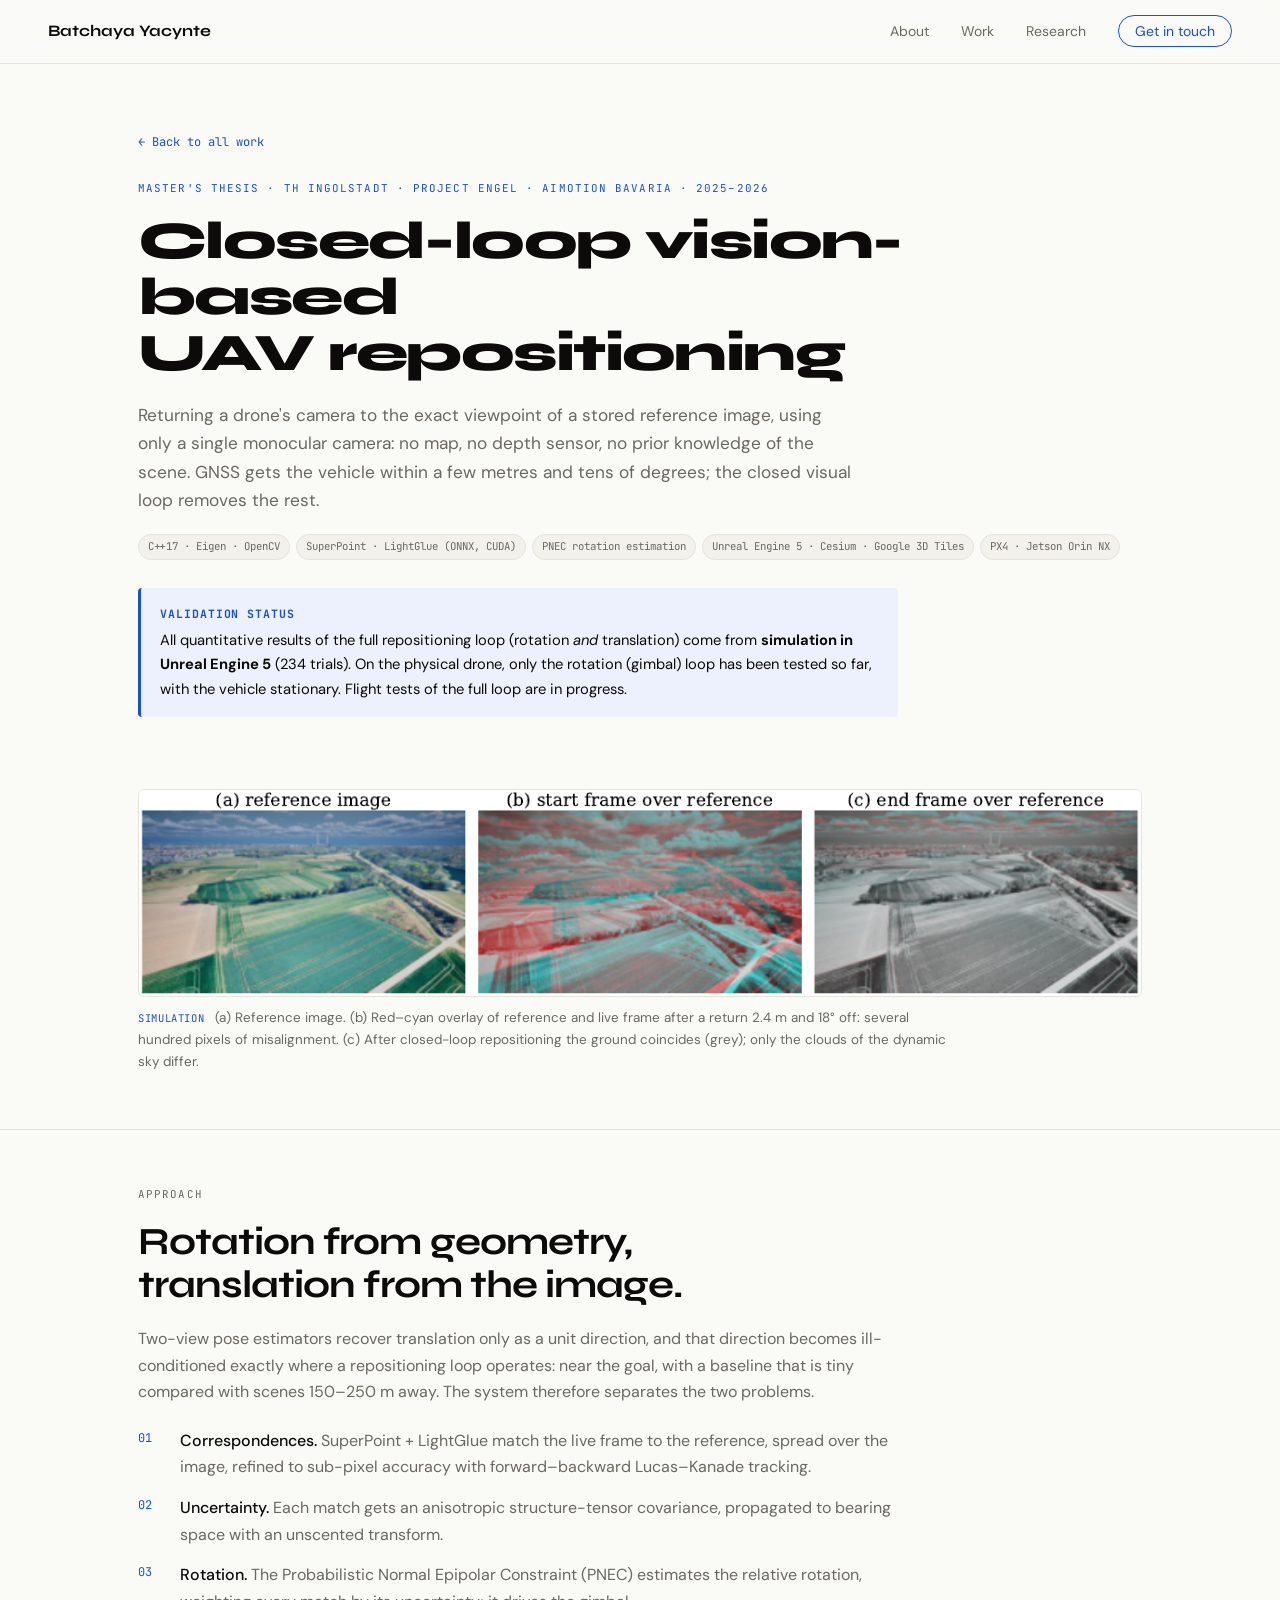
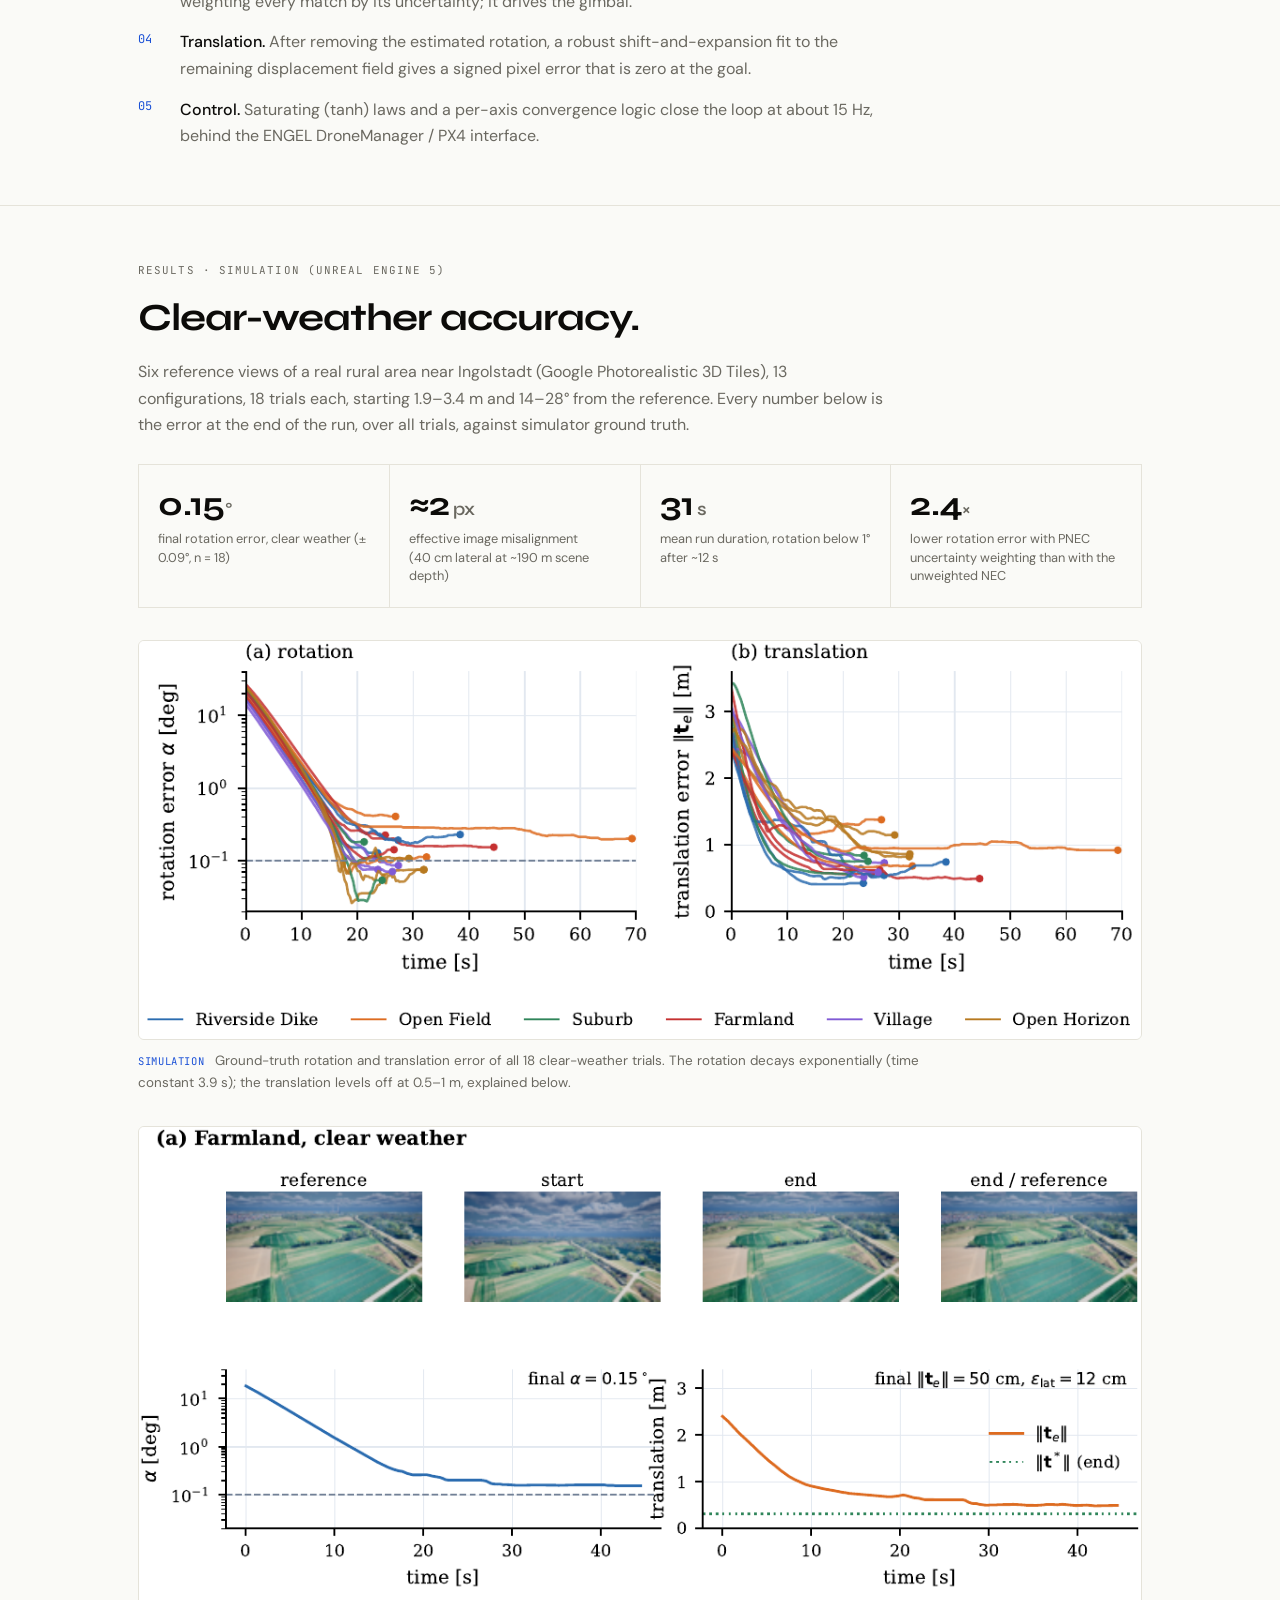
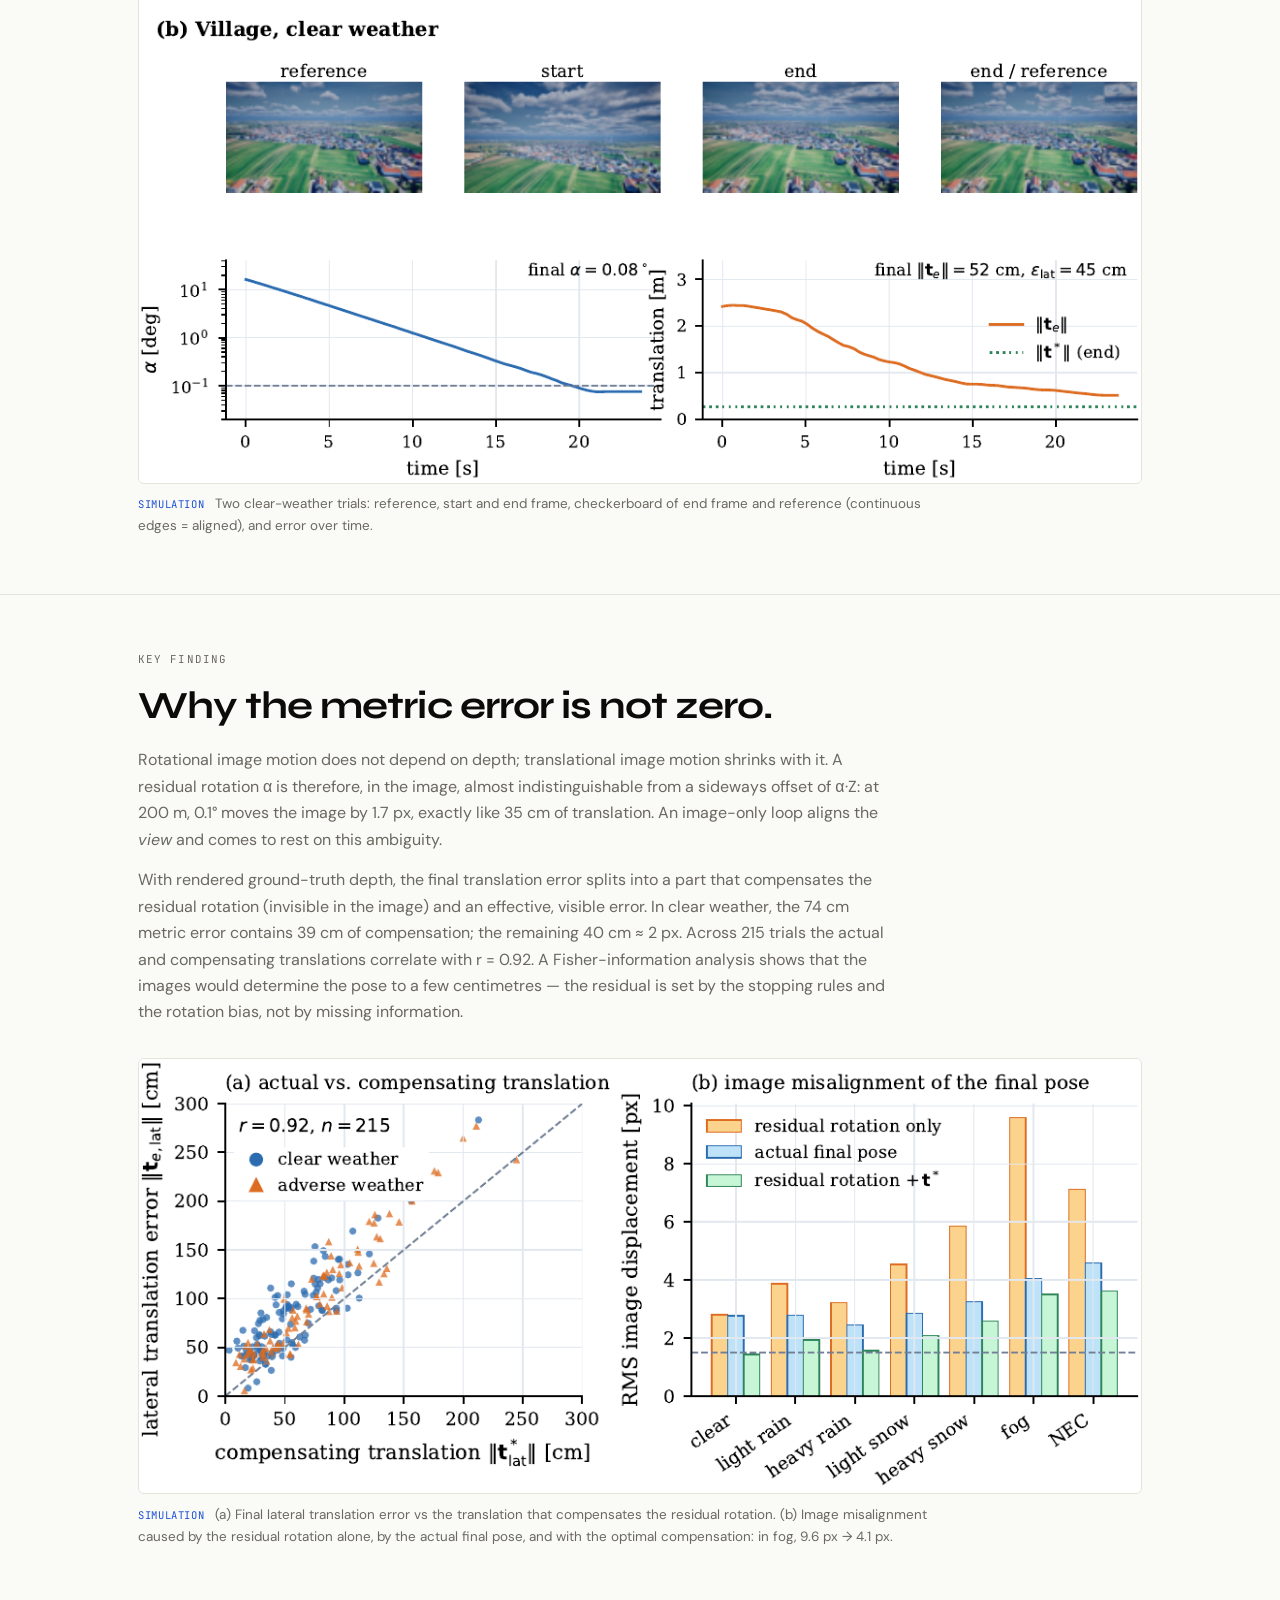
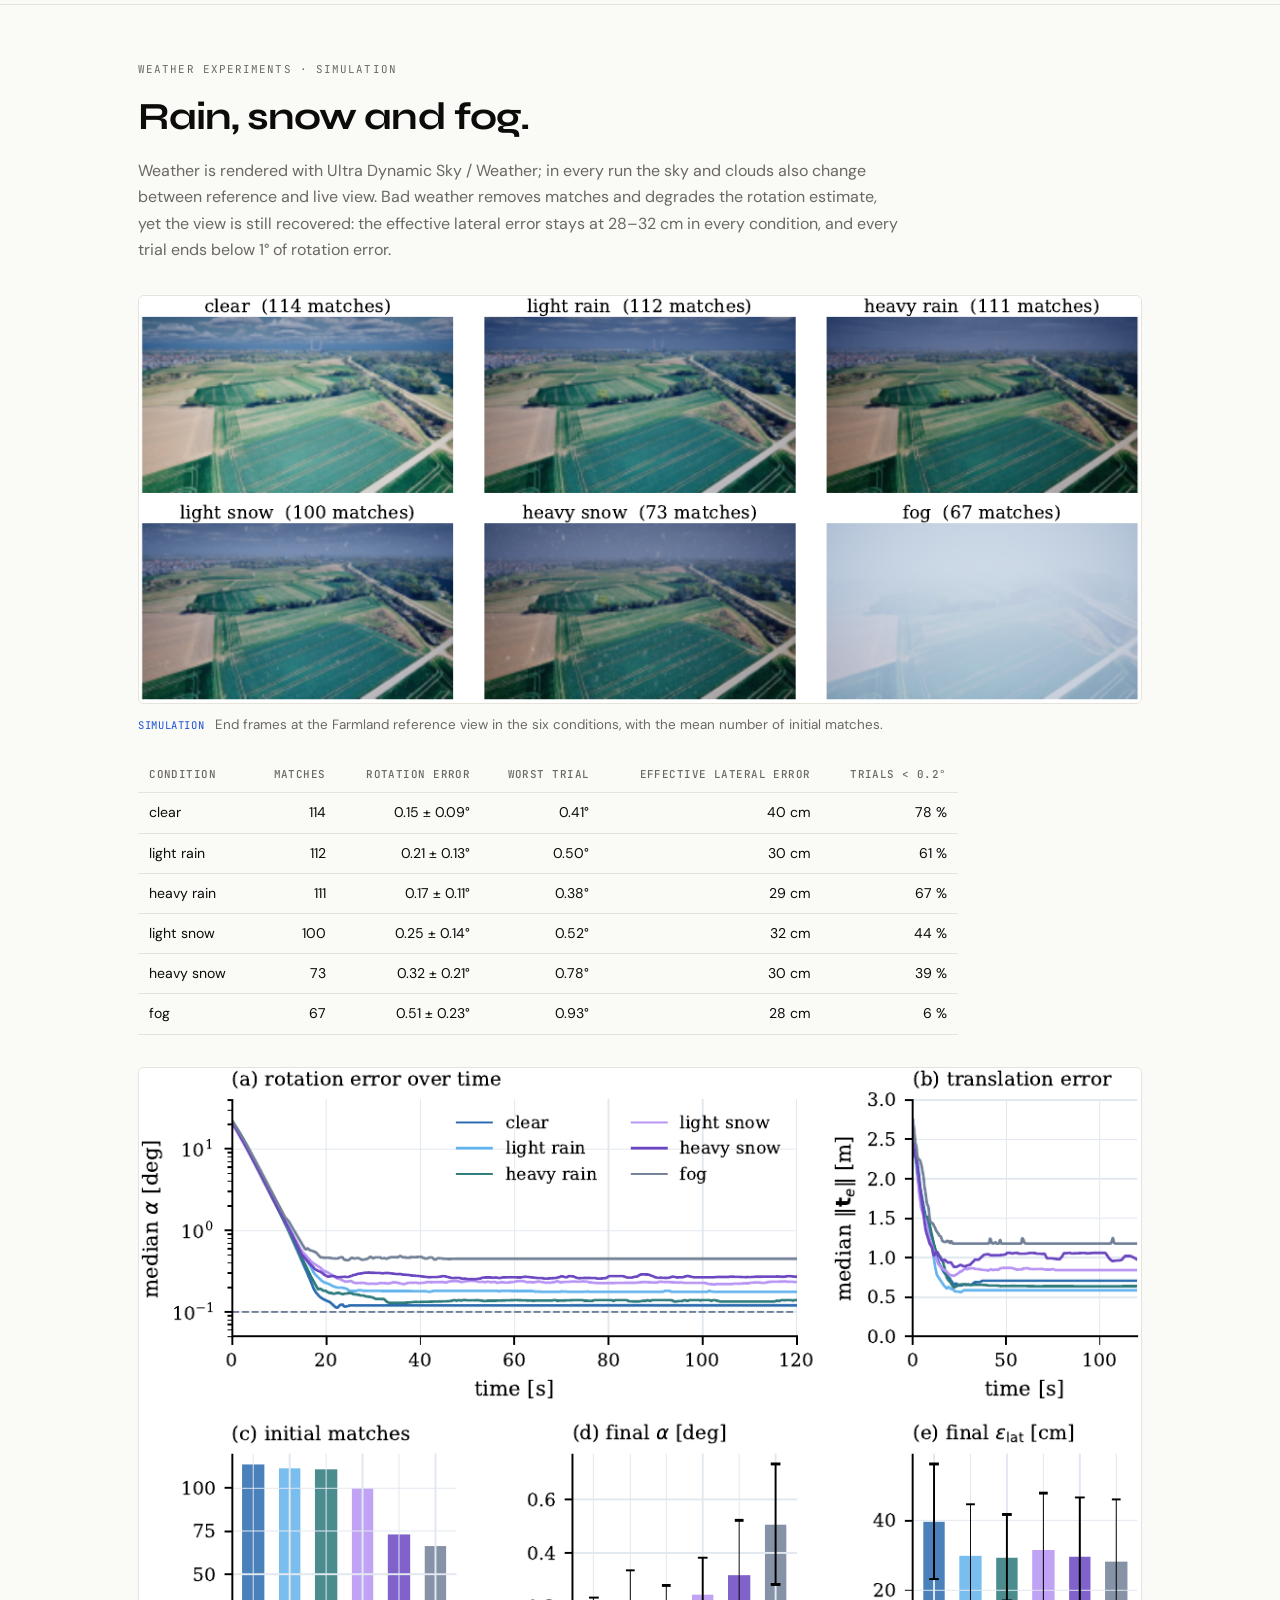
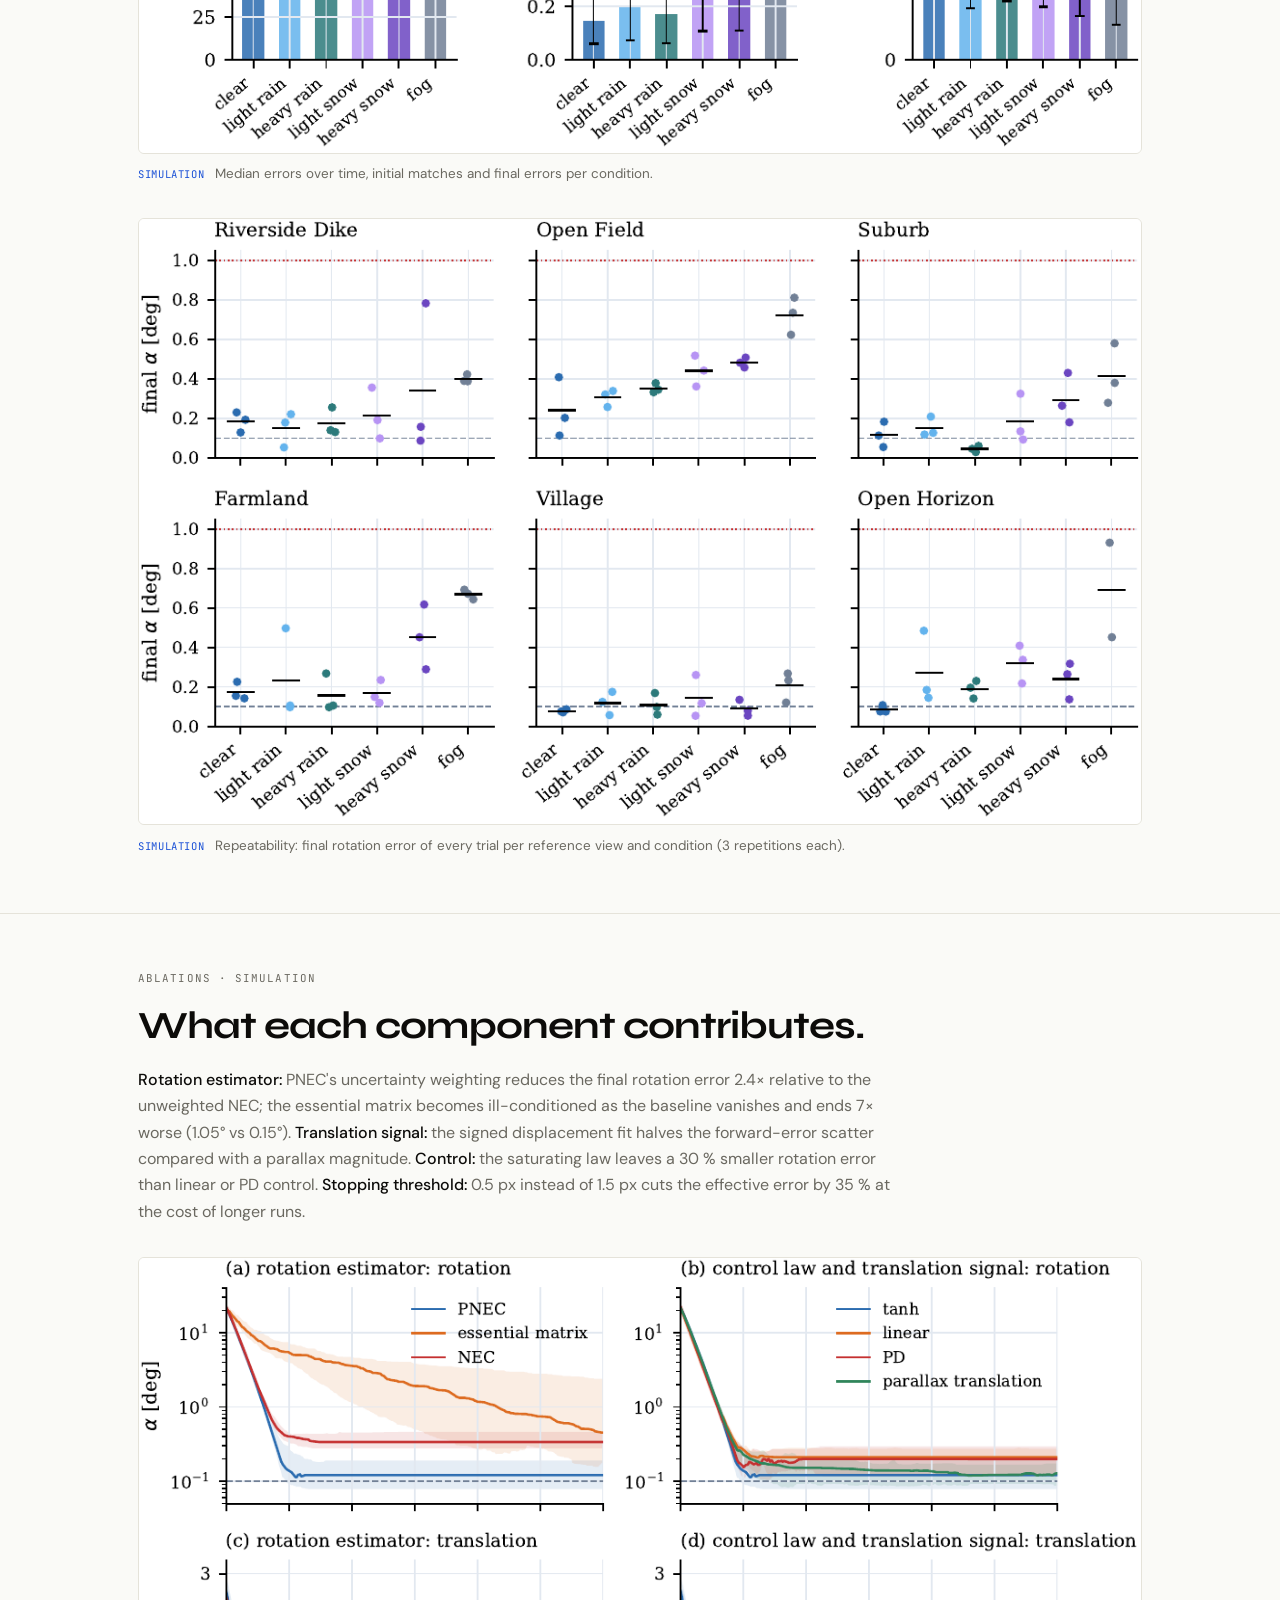
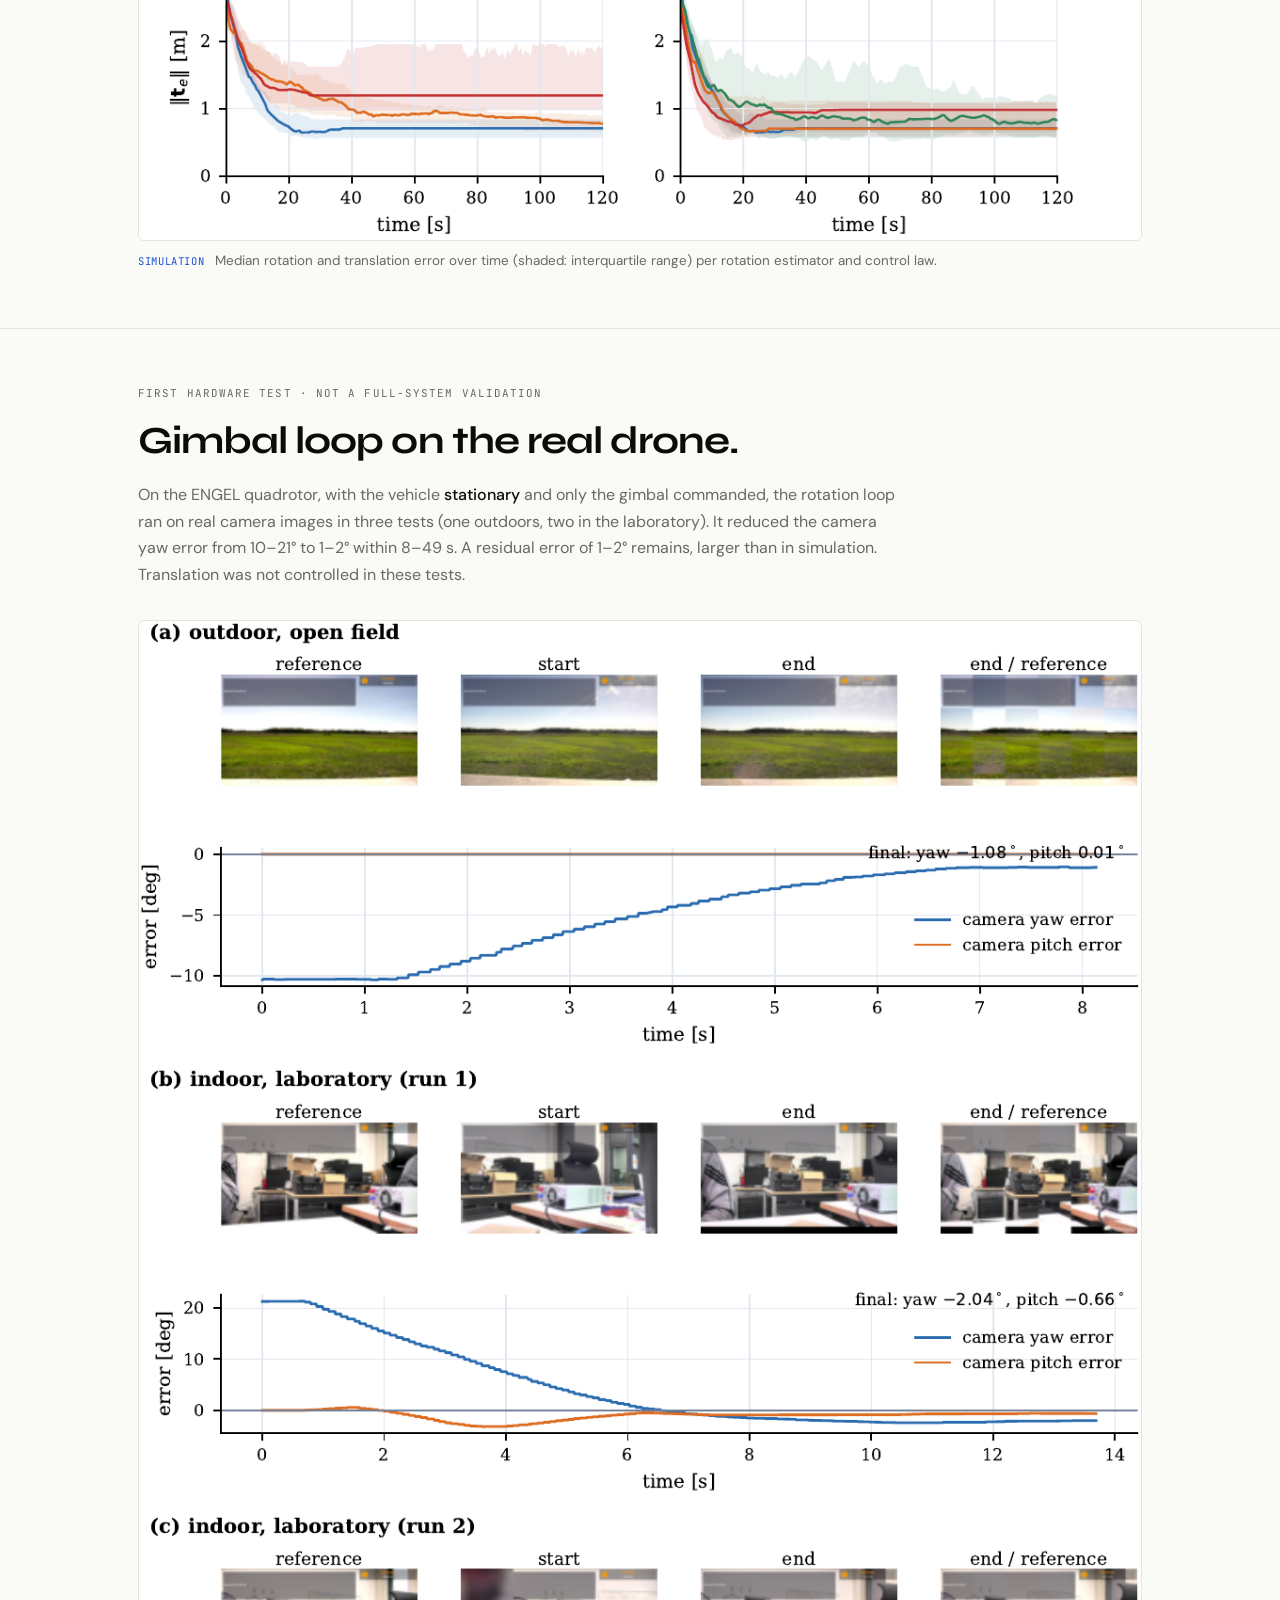
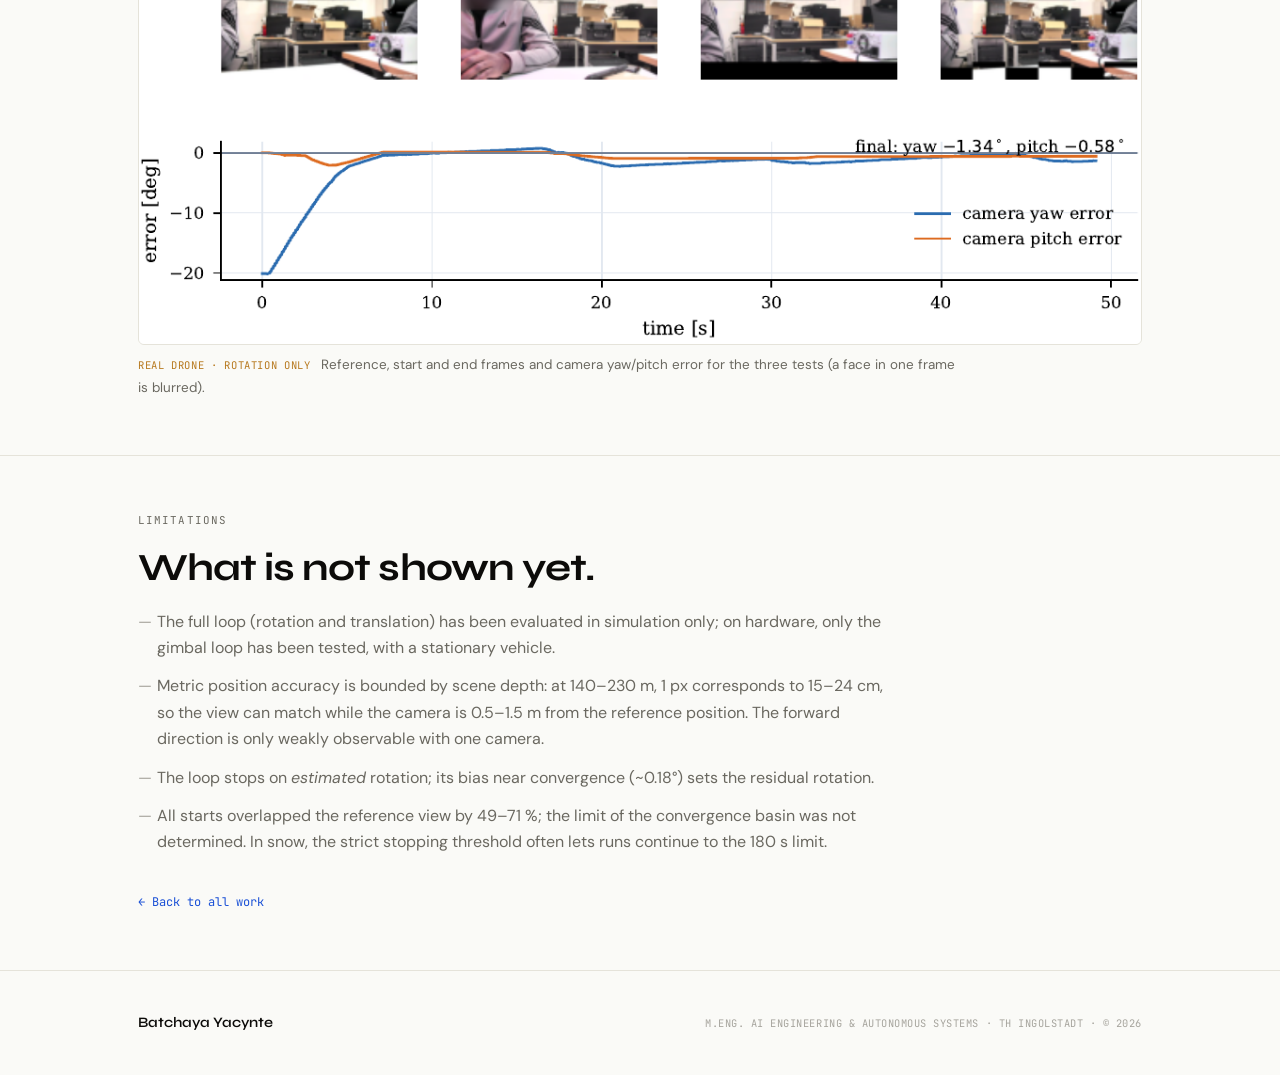
==== commit 4f48ba8b: "updated repositioning page" ====
--- a/engel.html
+++ b/engel.html
@@ -365,8 +365,6 @@
         <li>All starts overlapped the reference view by 49–71&nbsp;%; the limit of the convergence basin was not determined. In snow, the strict stopping threshold often lets runs continue to the 180&nbsp;s limit.</li>
       </ul>
       <p style="margin-top:2rem">
-        <a class="back-link" href="https://drive.google.com/file/d/1XDKxEPV-a2gEcKce-REYQuj8g54tIHwB/view?usp=sharing" target="_blank" rel="noopener">Project document ↗</a>
-        &nbsp;&nbsp;·&nbsp;&nbsp;
         <a class="back-link" href="index.html#work">← Back to all work</a>
       </p>
     </div>
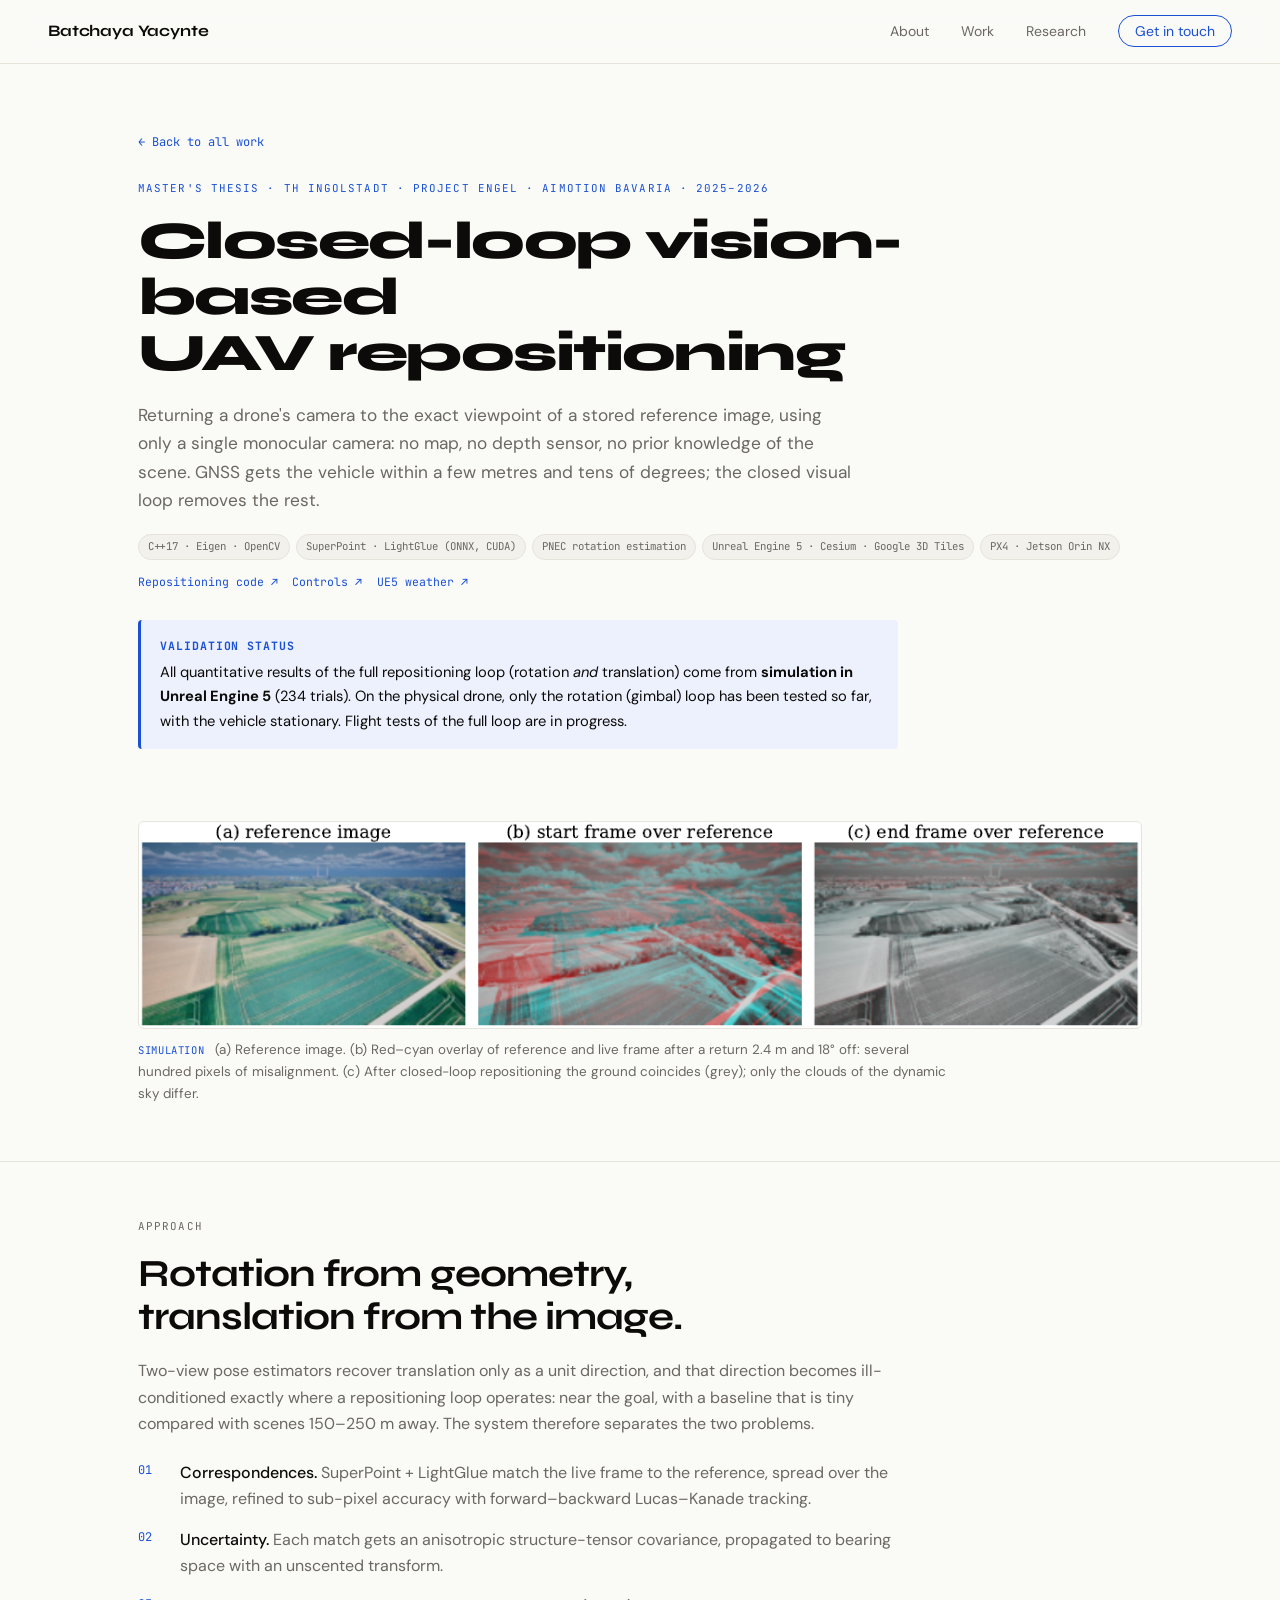
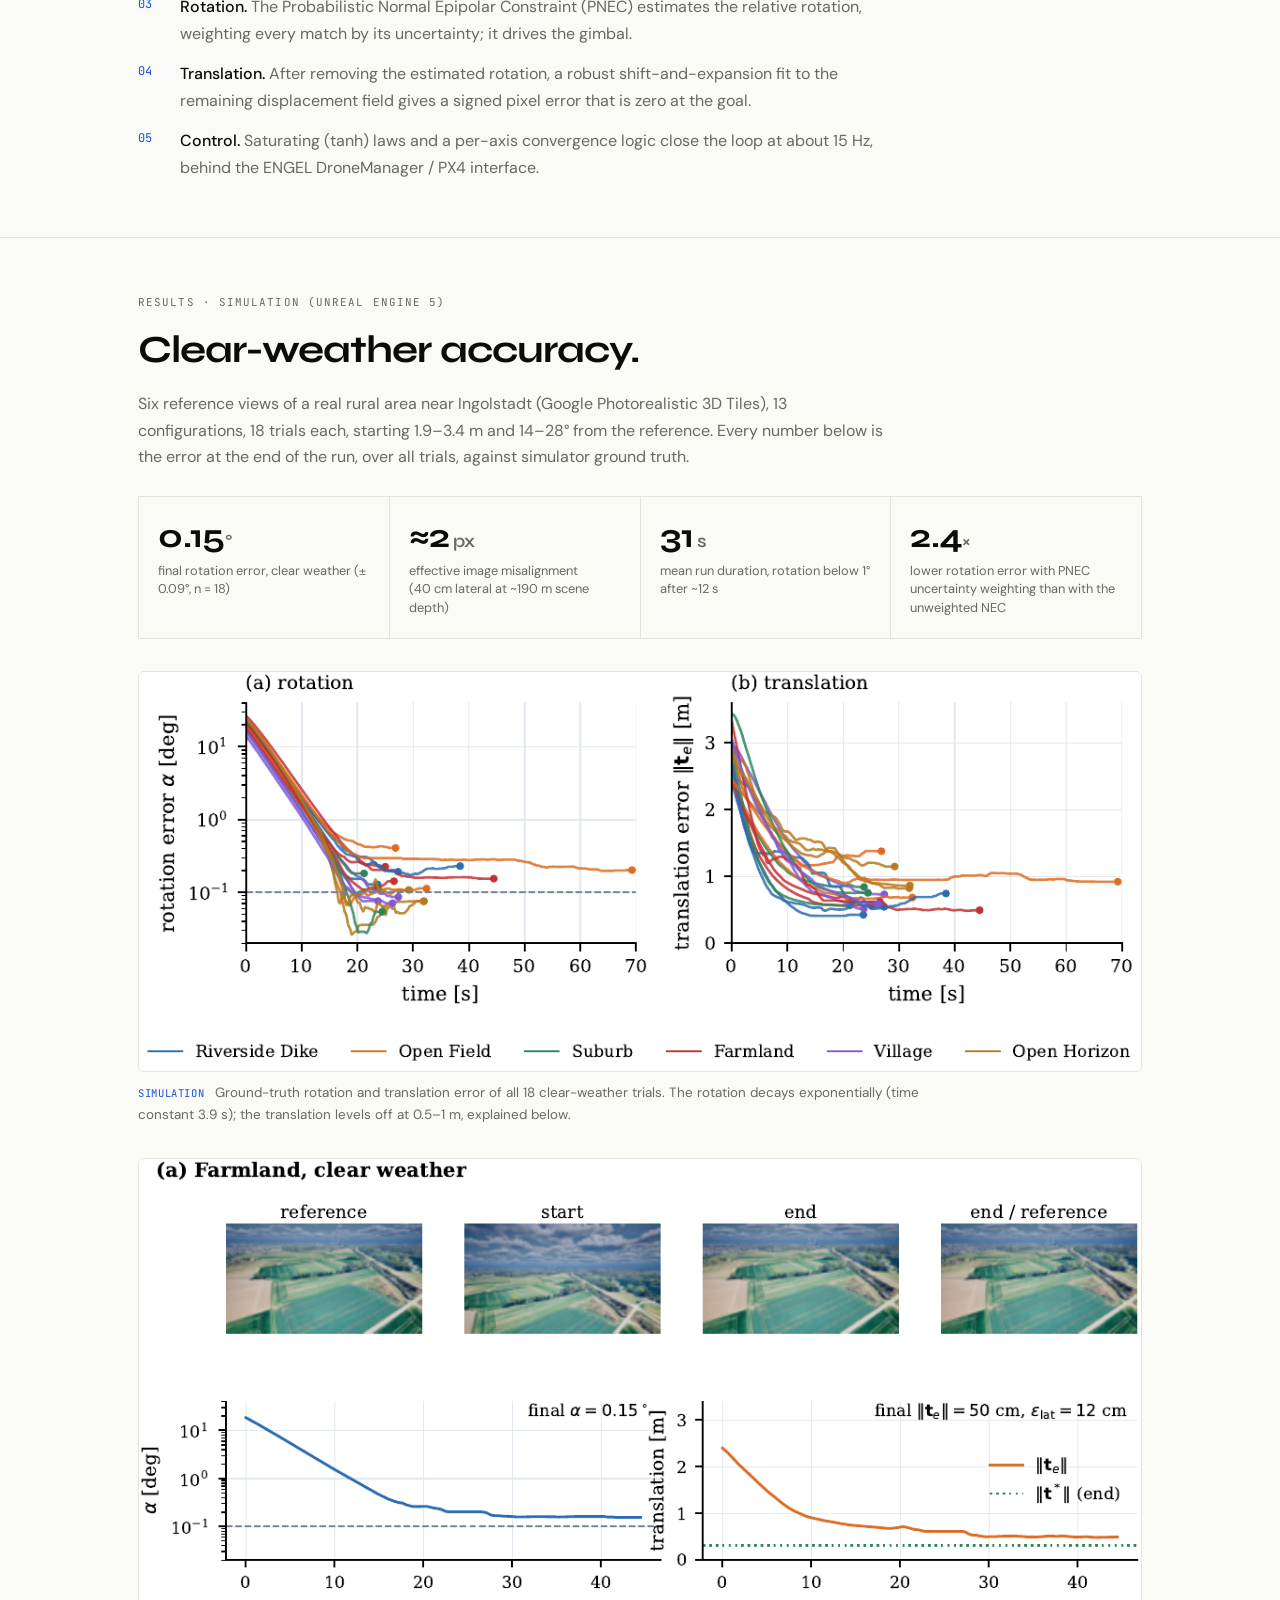
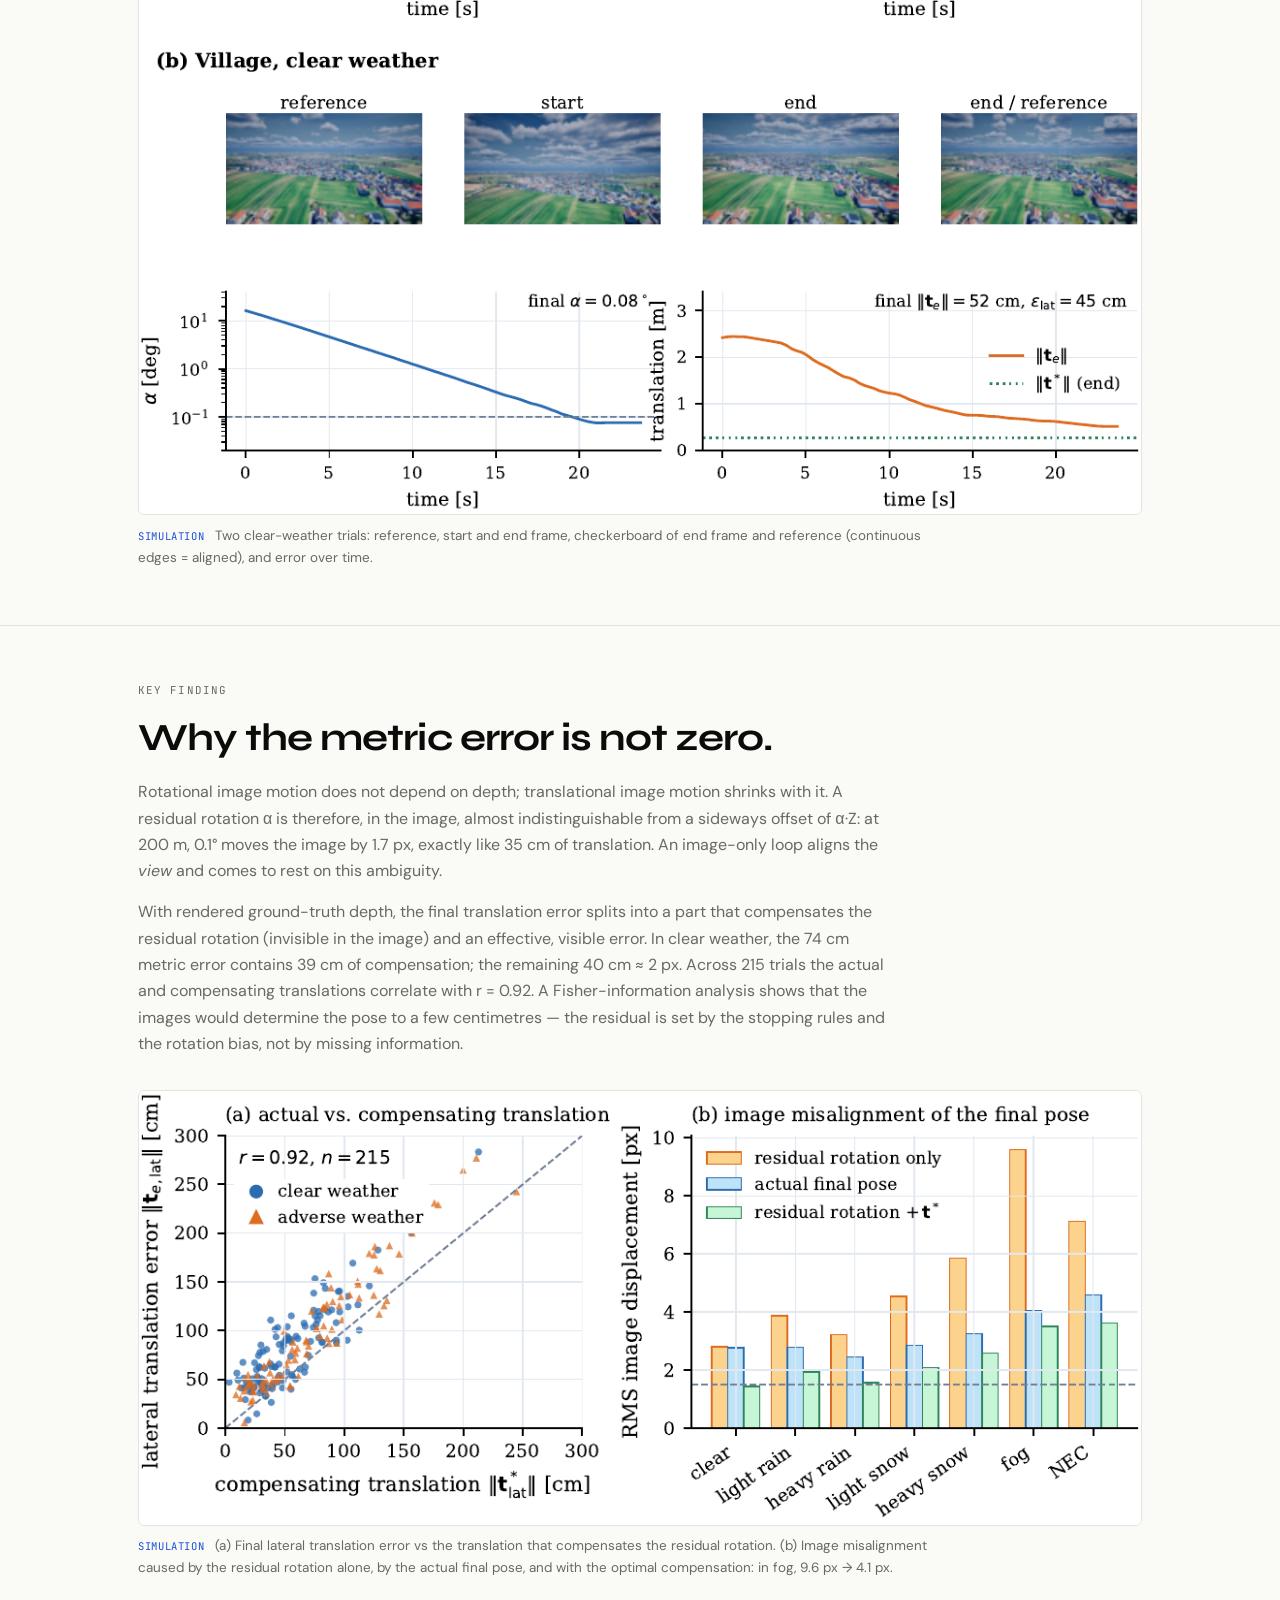
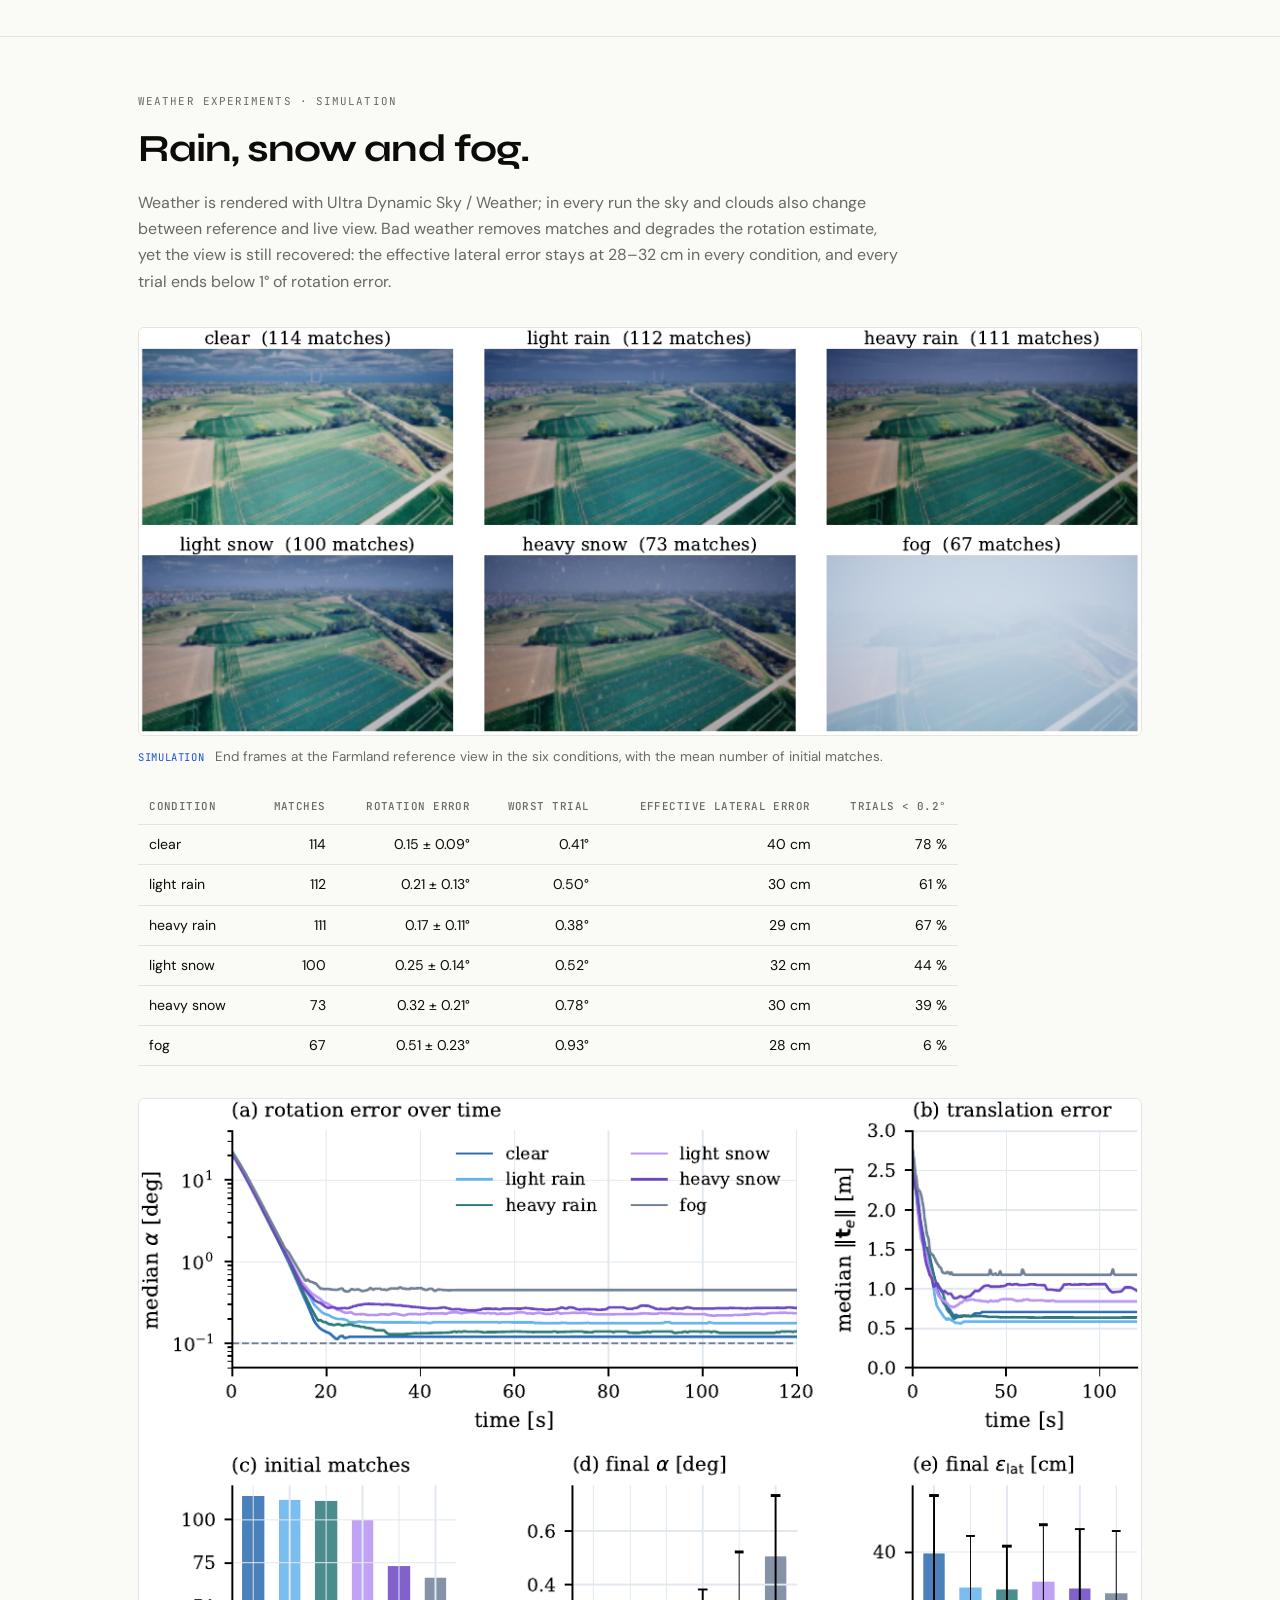
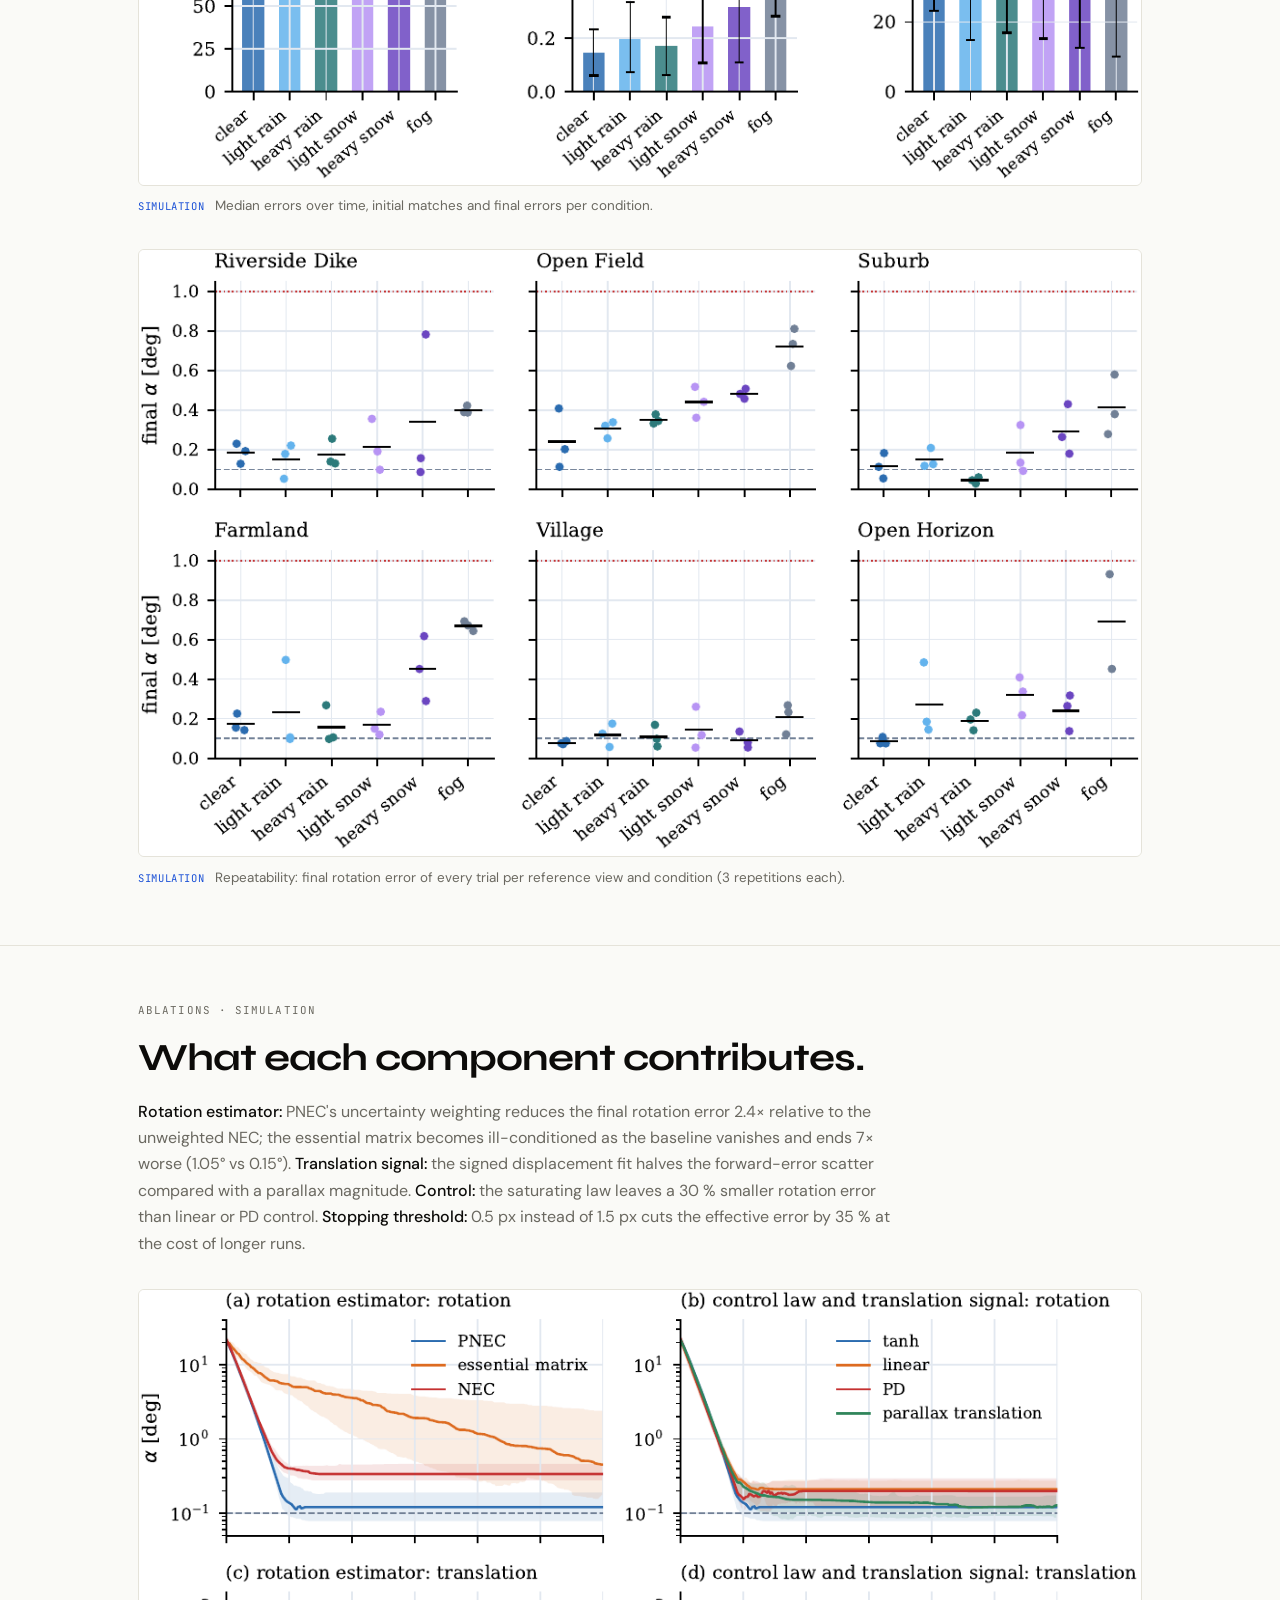
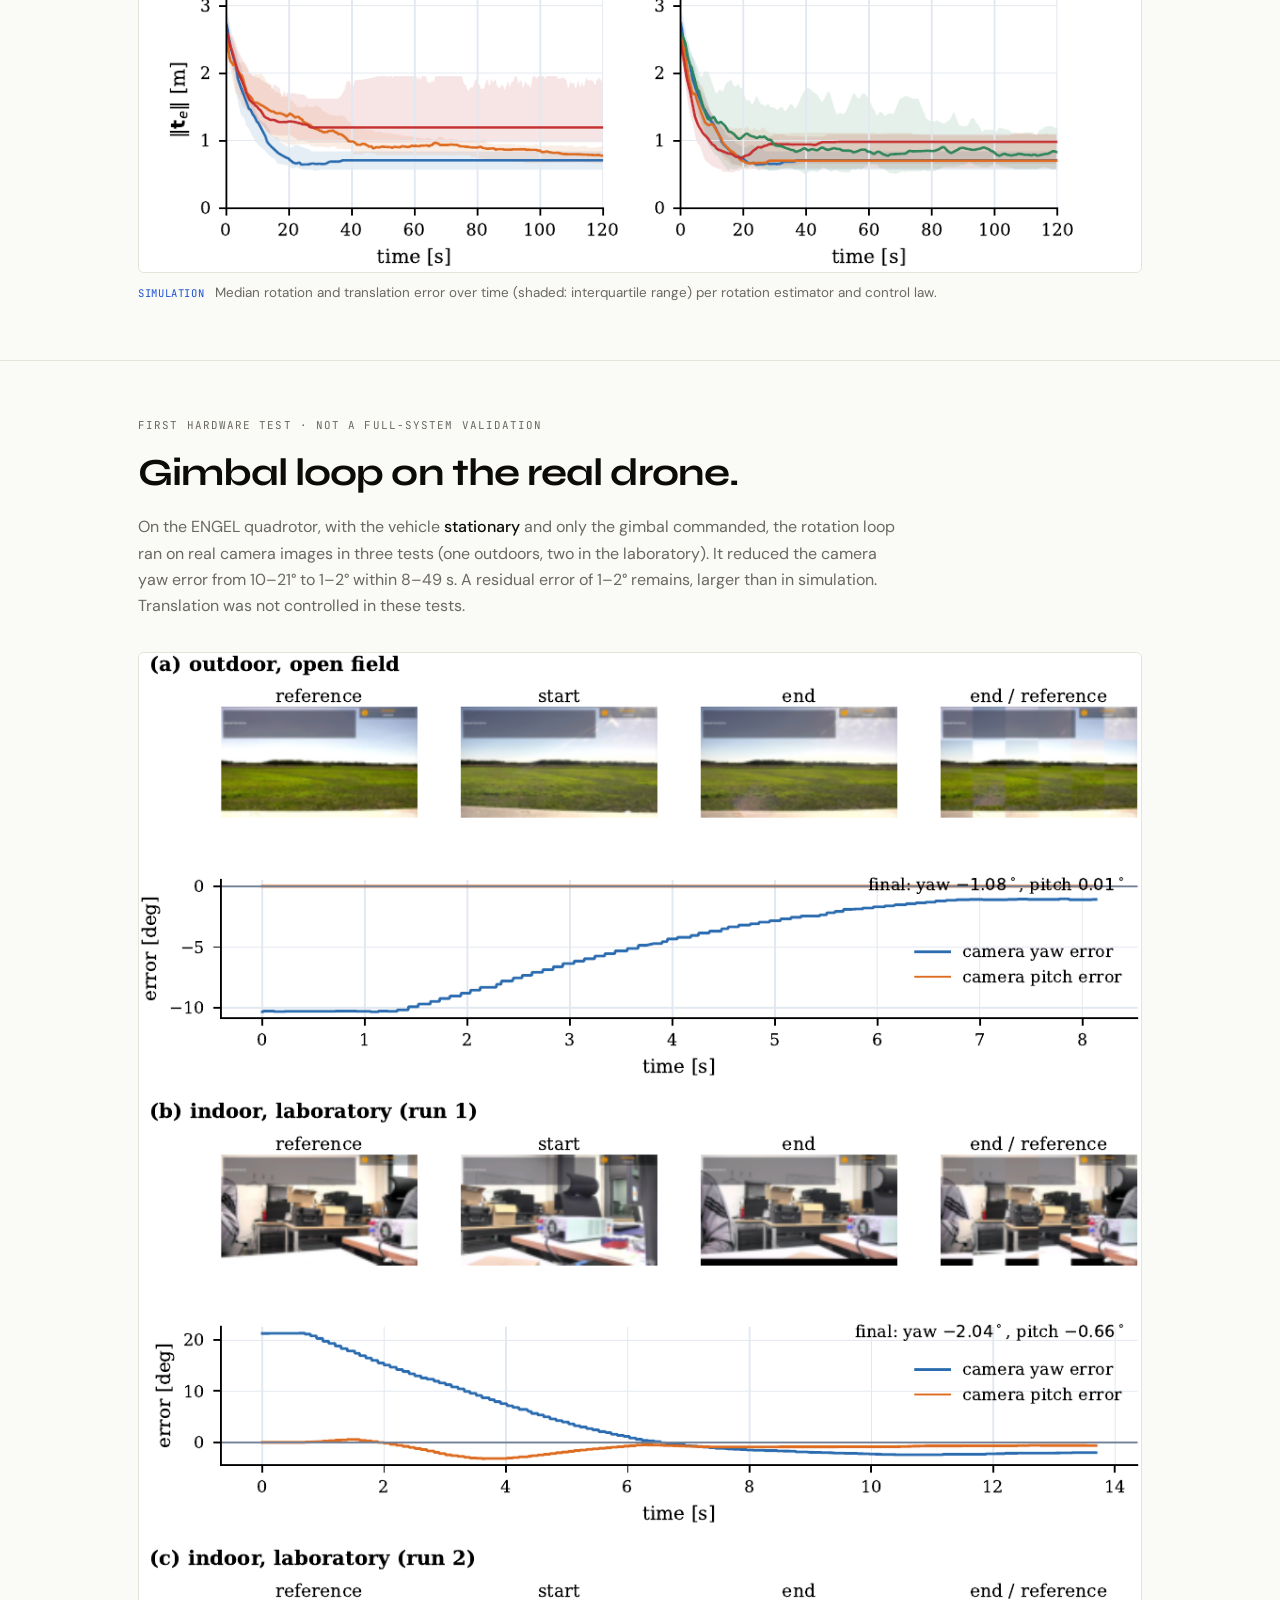
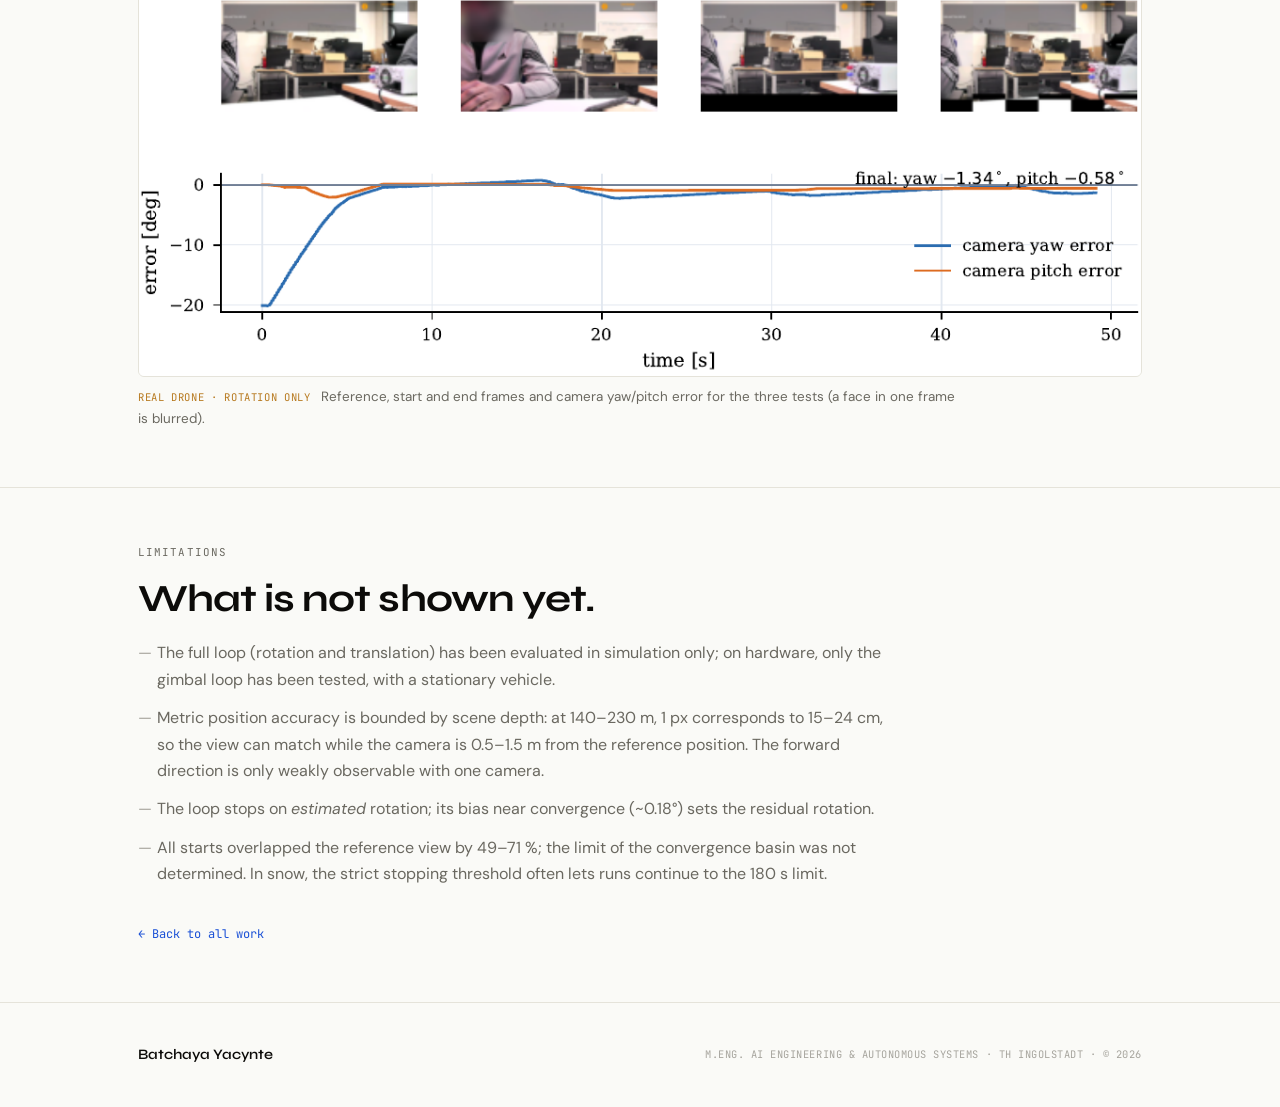
==== commit a70ed9b7: "website updated" ====
--- a/engel.html
+++ b/engel.html
@@ -1,6 +1,14 @@
 <!DOCTYPE html>
 <html lang="en">
 <head>
+  <!-- Google tag (gtag.js) -->
+  <script async src="https://www.googletagmanager.com/gtag/js?id=G-9RZNF76GX9"></script>
+  <script>
+    window.dataLayer = window.dataLayer || [];
+    function gtag(){dataLayer.push(arguments);}
+    gtag('js', new Date());
+    gtag('config', 'G-9RZNF76GX9');
+  </script>
   <meta charset="UTF-8">
   <meta name="viewport" content="width=device-width, initial-scale=1.0">
   <title>Vision-Based UAV Repositioning — Batchaya Yacynte</title>
@@ -15,6 +23,12 @@
     href="https://fonts.googleapis.com/css2?family=Syne:wght@400;600;700;800&family=DM+Sans:ital,opsz,wght@0,9..40,300;0,9..40,400;0,9..40,500;1,9..40,500&family=JetBrains+Mono:wght@400;500&display=swap"
     rel="stylesheet"
   >
+  <meta property="og:type" content="article">
+  <meta property="og:url" content="https://yacynte.github.io/engel.html">
+  <meta property="og:title" content="Vision-Based UAV Repositioning — Batchaya Yacynte">
+  <meta property="og:description" content="Closed-loop monocular repositioning of a UAV camera to a reference view: method, weather experiments and simulation results.">
+  <meta property="og:image" content="https://yacynte.github.io/assets/engel-poster.png">
+  <meta name="twitter:card" content="summary_large_image">
   <link rel="icon" type="image/x-icon" href="assets/Divan-Batchaya.ico">
   <link rel="stylesheet" href="style.css">
 
@@ -118,6 +132,11 @@
         <span class="metric">PNEC rotation estimation</span>
         <span class="metric">Unreal Engine 5 · Cesium · Google 3D Tiles</span>
         <span class="metric">PX4 · Jetson Orin NX</span>
+      </div>
+      <div class="work-links">
+        <a class="work-link" href="https://github.com/Yacynte/drone_repositioning" target="_blank" rel="noopener">Repositioning code ↗</a>
+        <a class="work-link" href="https://github.com/Yacynte/repositioning_controls" target="_blank" rel="noopener">Controls ↗</a>
+        <a class="work-link" href="https://github.com/Yacynte/Engel_unrealWeather" target="_blank" rel="noopener">UE5 weather ↗</a>
       </div>
 
       <div class="status-note">
--- a/style.css
+++ b/style.css
@@ -1,6 +1,6 @@
-/* ============================================================
+/* =========================================================
    RESET
-============================================================ */
+========================================================= */
 
 *,
 *::before,
@@ -33,32 +33,44 @@
   text-decoration: none;
 }
 
+button {
+  font: inherit;
+}
+
 ul {
   list-style: none;
 }
 
 
-/* ============================================================
-   DESIGN TOKENS
-============================================================ */
+
+/* =========================================================
+   VARIABLES
+========================================================= */
 
 :root {
 
   --bg: #FAFAF7;
+
   --surface: #F2F1EC;
+
   --border: #E5E3DA;
 
   --text-1: #0C0B09;
+
   --text-2: #6A6860;
+
   --text-3: #A6A49D;
 
   --accent: #1A50D6;
+
   --accent-soft: #EDF1FD;
 
   --nav-h: 64px;
 
   --font-d: 'Syne', sans-serif;
+
   --font-b: 'DM Sans', sans-serif;
+
   --font-m: 'JetBrains Mono', monospace;
 
   --max-w: 1100px;
@@ -67,9 +79,10 @@
 }
 
 
-/* ============================================================
-   GLOBAL
-============================================================ */
+
+/* =========================================================
+   GENERAL
+========================================================= */
 
 .container {
   max-width: var(--max-w);
@@ -78,17 +91,20 @@
 }
 
 .divider {
-  border: none;
+  border: 0;
   border-top: 1px solid var(--border);
 }
 
 
-/* ============================================================
+
+/* =========================================================
    NAV
-============================================================ */
+========================================================= */
 
 .nav {
+
   position: fixed;
+
   top: 0;
   left: 0;
   right: 0;
@@ -107,24 +123,35 @@
 
   border-bottom: 1px solid var(--border);
 
-  z-index: 100;
+  z-index: 1000;
 }
 
 .nav-logo {
+
   font-family: var(--font-d);
+
   font-weight: 700;
+
   font-size: 1rem;
+
+  letter-spacing: -0.01em;
 }
 
 .nav-links {
+
   display: flex;
+
   align-items: center;
+
   gap: 2rem;
 }
 
 .nav-links a {
+
   font-size: 0.875rem;
+
   color: var(--text-2);
+
   transition: color 0.18s;
 }
 
@@ -133,6 +160,7 @@
 }
 
 .nav-cta {
+
   color: var(--accent) !important;
 
   border: 1px solid currentColor;
@@ -143,16 +171,20 @@
 }
 
 .nav-cta:hover {
+
   background: var(--accent);
+
   color: white !important;
 }
 
 
-/* ============================================================
+
+/* =========================================================
    HERO
-============================================================ */
+========================================================= */
 
 .hero {
+
   min-height: 100vh;
 
   padding:
@@ -171,33 +203,35 @@
   gap: 3rem;
 
   align-items: center;
+}
+
+.hero-visual {
 
   position: relative;
-}
-
-.hero-visual {
-  position: relative;
 
   display: flex;
 
   justify-content: center;
+
   align-items: center;
 }
 
 .hero-visual::before,
 .hero-visual::after {
-  content: '';
+
+  content: "";
 
   position: absolute;
 
   border-radius: 50%;
 
-  border: 1px solid rgba(26, 80, 214, 0.10);
+  border: 1px solid rgba(26, 80, 214, 0.1);
 
   pointer-events: none;
 }
 
 .hero-visual::before {
+
   width: 400px;
   height: 400px;
 
@@ -208,6 +242,7 @@
 }
 
 .hero-visual::after {
+
   width: 270px;
   height: 270px;
 
@@ -218,10 +253,13 @@
 }
 
 .hero-photo {
+
   width: 260px;
+
   height: 300px;
 
   object-fit: cover;
+
   object-position: center top;
 
   border-radius: 6px;
@@ -231,18 +269,20 @@
   position: relative;
 
   z-index: 1;
-
-  filter: grayscale(8%);
 }
 
 .hero-available {
+
   display: inline-flex;
+
   align-items: center;
+
   gap: 0.5rem;
 
   font-family: var(--font-m);
 
   font-size: 0.72rem;
+
   font-weight: 500;
 
   color: var(--accent);
@@ -255,9 +295,11 @@
 }
 
 .hero-available::before {
-  content: '';
+
+  content: "";
 
   width: 7px;
+
   height: 7px;
 
   border-radius: 50%;
@@ -266,11 +308,10 @@
 
   box-shadow:
     0 0 0 3px rgba(34, 197, 94, 0.22);
-
-  flex-shrink: 0;
 }
 
 .hero-name {
+
   font-family: var(--font-d);
 
   font-size: clamp(2.6rem, 6vw, 4.75rem);
@@ -285,18 +326,21 @@
 }
 
 .hero-name em {
+
   font-style: normal;
+
   color: var(--accent);
 }
 
 .hero-tagline {
+
   font-size: clamp(1rem, 1.8vw, 1.15rem);
 
   color: var(--text-2);
 
   font-weight: 300;
 
-  max-width: 520px;
+  max-width: 560px;
 
   line-height: 1.75;
 
@@ -304,6 +348,7 @@
 }
 
 .hero-actions {
+
   display: flex;
 
   gap: 0.75rem;
@@ -312,11 +357,13 @@
 }
 
 
-/* ============================================================
+
+/* =========================================================
    BUTTONS
-============================================================ */
+========================================================= */
 
 .btn {
+
   display: inline-flex;
 
   align-items: center;
@@ -334,20 +381,24 @@
   border: 1px solid transparent;
 
   transition: all 0.18s;
-
-  cursor: pointer;
 }
 
 .btn-primary {
+
   background: var(--text-1);
+
   color: var(--bg);
 }
 
 .btn-primary:hover {
+
   background: #2a2921;
+
+  transform: translateY(-1px);
 }
 
 .btn-secondary {
+
   background: transparent;
 
   color: var(--text-1);
@@ -356,31 +407,36 @@
 }
 
 .btn-secondary:hover {
+
   border-color: var(--text-2);
 }
 
 
-/* ============================================================
+
+/* =========================================================
    STATS
-============================================================ */
+========================================================= */
 
 .stats {
+
   padding: 3rem 0;
 
   border-top: 1px solid var(--border);
+
   border-bottom: 1px solid var(--border);
 }
 
 .stats-grid {
+
   display: grid;
 
-  grid-template-columns:
-    repeat(4, 1fr);
+  grid-template-columns: repeat(4, 1fr);
 
   gap: 2rem;
 }
 
 .stat-value {
+
   font-family: var(--font-d);
 
   font-size: clamp(1.8rem, 3.5vw, 2.6rem);
@@ -395,6 +451,7 @@
 }
 
 .stat-value sup {
+
   font-size: 0.45em;
 
   color: var(--accent);
@@ -403,6 +460,7 @@
 }
 
 .stat-label {
+
   font-family: var(--font-m);
 
   font-size: 0.68rem;
@@ -417,15 +475,18 @@
 }
 
 
-/* ============================================================
+
+/* =========================================================
    CREDENTIALS
-============================================================ */
+========================================================= */
 
 .credentials {
+
   padding: 3rem 0;
 }
 
 .cred-label {
+
   font-family: var(--font-m);
 
   font-size: 0.68rem;
@@ -440,6 +501,7 @@
 }
 
 .cred-list {
+
   display: flex;
 
   flex-wrap: wrap;
@@ -448,6 +510,7 @@
 }
 
 .cred-badge {
+
   font-family: var(--font-m);
 
   font-size: 0.75rem;
@@ -466,11 +529,13 @@
 }
 
 
-/* ============================================================
+
+/* =========================================================
    SECTION HEADERS
-============================================================ */
+========================================================= */
 
 .eyebrow {
+
   font-family: var(--font-m);
 
   font-size: 0.68rem;
@@ -485,6 +550,7 @@
 }
 
 .section-title {
+
   font-family: var(--font-d);
 
   font-size: clamp(1.65rem, 3.2vw, 2.4rem);
@@ -499,15 +565,18 @@
 }
 
 
-/* ============================================================
+
+/* =========================================================
    ABOUT
-============================================================ */
+========================================================= */
 
 .about-section {
+
   padding: 6rem 0;
 }
 
 .about-grid {
+
   display: grid;
 
   grid-template-columns: 1fr 320px;
@@ -518,24 +587,23 @@
 }
 
 .about-body p {
+
   color: var(--text-2);
 
   font-size: 1.03rem;
 
   margin-bottom: 1rem;
 
-  max-width: 560px;
-}
-
-.about-body p:last-child {
-  margin-bottom: 0;
+  max-width: 620px;
 }
 
 .sidebar-block {
+
   margin-bottom: 1.75rem;
 }
 
 .sidebar-key {
+
   font-family: var(--font-m);
 
   font-size: 0.65rem;
@@ -550,6 +618,7 @@
 }
 
 .sidebar-val {
+
   font-size: 0.9rem;
 
   color: var(--text-2);
@@ -558,6 +627,7 @@
 }
 
 .chips {
+
   display: flex;
 
   flex-wrap: wrap;
@@ -568,6 +638,7 @@
 }
 
 .chip {
+
   font-family: var(--font-m);
 
   font-size: 0.68rem;
@@ -582,52 +653,69 @@
 }
 
 
-/* ============================================================
+
+/* =========================================================
    WORK
-============================================================ */
+========================================================= */
 
 .work-section {
+
   padding: 6rem 0;
 }
 
 .work-intro {
+
   color: var(--text-2);
 
-  max-width: 520px;
+  max-width: 620px;
 
   font-size: 1.03rem;
 }
 
 .work-list {
+
   margin-top: 3rem;
 }
 
 .work-item {
+
   display: grid;
 
-  grid-template-columns:
-    52px
-    1fr
-    24px;
+  grid-template-columns: 52px minmax(0, 1fr) 24px;
 
   gap: 1.5rem;
 
   align-items: start;
 
-  padding: 2rem 0;
+  padding: 2.5rem 0;
 
   border-bottom: 1px solid var(--border);
 }
 
 .work-item:first-child {
+
   border-top: 1px solid var(--border);
 }
 
-.work-item > a {
-  text-decoration: none;
+.work-item-link {
+
+  transition: background 0.18s;
+}
+
+.work-item-link:hover .work-title {
+
+  color: var(--accent);
+}
+
+.work-item-link:hover .work-arrow {
+
+  transform: translate(3px, -3px);
+
+  color: var(--accent);
 }
 
 .work-num {
+
   font-family: var(--font-m);
 
   font-size: 0.68rem;
@@ -639,7 +727,13 @@
   letter-spacing: 0.03em;
 }
 
+.work-content {
+
+  min-width: 0;
+}
+
 .work-tags {
+
   display: flex;
 
   flex-wrap: wrap;
@@ -650,6 +744,7 @@
 }
 
 .work-tag {
+
   font-family: var(--font-m);
 
   font-size: 0.63rem;
@@ -662,41 +757,51 @@
 }
 
 .work-tag + .work-tag::before {
-  content: ' · ';
+
+  content: " · ";
 }
 
 .work-title {
+
+  font-family: var(--font-d);
+
+  font-size: clamp(1.05rem, 1.8vw, 1.25rem);
+
+  font-weight: 600;
+
+  letter-spacing: -0.015em;
+
+  color: var(--text-1);
+
+  margin-bottom: 1.1rem;
+
+  line-height: 1.3;
+}
+
+.work-title-link {
+
   display: block;
 
-  font-family: var(--font-d);
-
-  font-size: clamp(1.05rem, 1.8vw, 1.25rem);
-
-  font-weight: 600;
-
-  letter-spacing: -0.015em;
-
-  color: var(--text-1);
-
-  margin-bottom: 0.75rem;
-
   transition: color 0.18s;
 }
 
-.work-title:hover {
+.work-title-link:hover {
+
   color: var(--accent);
 }
 
 .work-desc {
+
   font-size: 0.91rem;
 
   color: var(--text-2);
 
-  line-height: 1.65;
+  line-height: 1.7;
 }
 
 .work-metrics {
-  margin-top: 0.75rem;
+
+  margin-top: 0.9rem;
 
   display: flex;
 
@@ -706,6 +811,7 @@
 }
 
 .metric {
+
   font-family: var(--font-m);
 
   font-size: 0.67rem;
@@ -721,7 +827,33 @@
   border-radius: 100px;
 }
 
+.work-links {
+
+  margin-top: 0.8rem;
+
+  display: flex;
+
+  flex-wrap: wrap;
+
+  gap: 0.9rem;
+}
+
+.work-link {
+
+  font-family: var(--font-m);
+
+  font-size: 0.72rem;
+
+  color: var(--accent);
+}
+
+.work-link:hover {
+
+  text-decoration: underline;
+}
+
 .work-arrow {
+
   font-size: 1rem;
 
   color: var(--text-3);
@@ -734,38 +866,42 @@
 }
 
 .work-arrow-hidden {
+
   color: transparent;
 }
 
 
-/* ============================================================
-   ENGEL — TEXT + MEDIA LAYOUT
-============================================================ */
+
+/* =========================================================
+   WORK MEDIA LAYOUT
+========================================================= */
 
 .work-main {
+
   display: grid;
 
   grid-template-columns:
     minmax(0, 1fr)
-    280px;
-
-  gap: 32px;
+    300px;
+
+  gap: 2.25rem;
 
   align-items: center;
-
-  margin-top: 0.25rem;
 }
 
 .work-text {
+
   min-width: 0;
 }
 
 
-/* ============================================================
-   ENGEL — MEDIA BOX
-============================================================ */
+
+/* =========================================================
+   MEDIA BOX
+========================================================= */
 
 .work-media {
+
   position: relative;
 
   width: 100%;
@@ -779,19 +915,30 @@
   background: #111;
 
   isolation: isolate;
-}
+
+  border: 1px solid rgba(0, 0, 0, 0.08);
+}
+
 
 
 /*
-   VIDEO
-
-   The video is deliberately visible by default.
+   All videos/images live inside this track.
+
+   The JS controls which one is visible.
 */
 
-.work-media video {
+.media-track {
+
   position: absolute;
 
   inset: 0;
+}
+
+.project-media {
+
+  position: absolute;
+
+  inset: 0;
 
   width: 100%;
 
@@ -799,294 +946,352 @@
 
   object-fit: cover;
 
-  display: block;
+  opacity: 0;
+
+  visibility: hidden;
+
+  transition:
+    opacity 0.45s ease;
+
+  pointer-events: none;
+}
+
+.project-media.is-active {
 
   opacity: 1;
 
-  z-index: 2;
-
-  background: #111;
-}
-
-
-/*
-   GALLERY IMAGES
-
-   Hidden until the video ends.
-*/
-
-.work-media img {
+  visibility: visible;
+}
+
+
+
+/* =========================================================
+   MEDIA STATUS
+========================================================= */
+
+.media-status {
+
   position: absolute;
 
-  inset: 0;
-
-  width: 100%;
-
-  height: 100%;
-
-  object-fit: cover;
+  left: 12px;
+
+  bottom: 12px;
+
+  z-index: 20;
+
+  padding: 7px 10px;
+
+  border-radius: 999px;
+
+  background: rgba(0, 0, 0, 0.68);
+
+  color: white;
+
+  font-family: var(--font-m);
+
+  font-size: 0.58rem;
+
+  line-height: 1;
+
+  letter-spacing: 0.04em;
+
+  backdrop-filter: blur(8px);
+}
+
+
+
+/* =========================================================
+   MEDIA PAUSE BUTTON
+========================================================= */
+
+.media-control {
+
+  position: absolute;
+
+  right: 12px;
+
+  bottom: 12px;
+
+  z-index: 30;
+
+  width: 30px;
+
+  height: 30px;
+
+  border-radius: 50%;
+
+  border: 1px solid rgba(255, 255, 255, 0.25);
+
+  background: rgba(0, 0, 0, 0.6);
+
+  color: white;
+
+  font-family: var(--font-m);
+
+  font-size: 0.55rem;
+
+  cursor: pointer;
+
+  backdrop-filter: blur(8px);
 
   opacity: 0;
 
-  z-index: 1;
-
-  transition: opacity 0.5s ease;
-}
-
-.work-media img.is-visible {
+  transition:
+    opacity 0.2s,
+    background 0.2s;
+}
+
+.work-media:hover .media-control {
+
   opacity: 1;
 }
 
-
-/*
-   Status label
-*/
-
-.media-status {
-  position: absolute;
-
-  left: 12px;
-
-  bottom: 12px;
-
-  z-index: 10;
-
-  padding: 6px 10px;
-
-  border-radius: 999px;
-
-  background: rgba(0, 0, 0, 0.65);
+.media-control:hover {
+
+  background: rgba(0, 0, 0, 0.85);
+}
+
+
+
+/* =========================================================
+   PUBLICATION
+========================================================= */
+
+.pub-section {
+
+  padding: 6rem 0;
+}
+
+.pub-card {
+
+  margin-top: 2.5rem;
+
+  background: var(--surface);
+
+  border: 1px solid var(--border);
+
+  border-radius: 8px;
+
+  padding: 2.25rem;
+
+  display: grid;
+
+  grid-template-columns: 1fr auto;
+
+  gap: 2rem;
+
+  align-items: center;
+}
+
+.pub-venue {
+
+  font-family: var(--font-m);
+
+  font-size: 0.68rem;
+
+  letter-spacing: 0.08em;
+
+  text-transform: uppercase;
+
+  color: var(--accent);
+
+  margin-bottom: 0.5rem;
+}
+
+.pub-title {
+
+  font-family: var(--font-d);
+
+  font-size: 1.15rem;
+
+  font-weight: 600;
+
+  margin-bottom: 0.3rem;
+}
+
+.pub-authors {
+
+  font-size: 0.85rem;
+
+  color: var(--text-2);
+}
+
+.pub-doi {
+
+  font-family: var(--font-m);
+
+  font-size: 0.68rem;
+
+  color: var(--text-3);
+
+  margin-top: 0.3rem;
+}
+
+.pub-cta {
+
+  display: inline-flex;
+
+  align-items: center;
+
+  gap: 0.35rem;
+
+  font-size: 0.85rem;
+
+  font-weight: 500;
+
+  color: var(--accent);
+
+  border: 1px solid var(--accent);
+
+  padding: 0.5rem 1.1rem;
+
+  border-radius: 100px;
+
+  white-space: nowrap;
+}
+
+.pub-cta:hover {
+
+  background: var(--accent);
 
   color: white;
-
-  font-family: var(--font-b);
-
-  font-size: 11px;
-
-  line-height: 1;
-
-  backdrop-filter: blur(8px);
-}
-
-
-/* ============================================================
-   PUBLICATION
-============================================================ */
-
-.pub-section {
+}
+
+
+
+/* =========================================================
+   CONTACT
+========================================================= */
+
+.contact-section {
+
   padding: 6rem 0;
 }
 
-.pub-card {
+.contact-inner {
+
+  max-width: 650px;
+}
+
+.contact-intro {
+
+  color: var(--text-2);
+
+  margin-top: -0.25rem;
+}
+
+.contact-links {
+
   margin-top: 2.5rem;
-
-  background: var(--surface);
-
-  border: 1px solid var(--border);
-
-  border-radius: 8px;
-
-  padding: 2.25rem;
-
-  display: grid;
-
-  grid-template-columns: 1fr auto;
-
-  gap: 2rem;
+}
+
+.contact-row {
+
+  display: flex;
 
   align-items: center;
-}
-
-.pub-venue {
-  font-family: var(--font-m);
-
-  font-size: 0.68rem;
-
-  letter-spacing: 0.08em;
+
+  padding: 1rem 0;
+
+  border-bottom: 1px solid var(--border);
+
+  color: var(--text-2);
+
+  transition: color 0.18s;
+}
+
+.contact-row:first-child {
+
+  border-top: 1px solid var(--border);
+}
+
+.contact-row:hover {
+
+  color: var(--text-1);
+}
+
+.contact-key {
+
+  font-family: var(--font-m);
+
+  font-size: 0.65rem;
+
+  letter-spacing: 0.1em;
 
   text-transform: uppercase;
 
-  color: var(--accent);
-
-  margin-bottom: 0.5rem;
-}
-
-.pub-title {
+  color: var(--text-3);
+
+  width: 88px;
+
+  flex-shrink: 0;
+}
+
+.contact-val {
+
+  flex: 1;
+
+  font-size: 0.92rem;
+}
+
+.contact-arrow {
+
+  font-size: 0.85rem;
+}
+
+
+
+/* =========================================================
+   FOOTER
+========================================================= */
+
+footer {
+
+  padding: 2.5rem 0;
+
+  border-top: 1px solid var(--border);
+}
+
+.footer-inner {
+
+  display: flex;
+
+  justify-content: space-between;
+
+  align-items: center;
+
+  flex-wrap: wrap;
+
+  gap: 0.75rem;
+}
+
+.footer-logo {
+
   font-family: var(--font-d);
 
-  font-size: 1.15rem;
-
   font-weight: 600;
 
-  letter-spacing: -0.015em;
-
-  margin-bottom: 0.3rem;
-}
-
-.pub-authors {
-  font-size: 0.85rem;
-
-  color: var(--text-2);
-}
-
-.pub-doi {
-  font-family: var(--font-m);
-
-  font-size: 0.68rem;
+  font-size: 0.9rem;
+}
+
+.footer-meta {
+
+  font-family: var(--font-m);
+
+  font-size: 0.65rem;
 
   color: var(--text-3);
 
-  margin-top: 0.3rem;
-}
-
-.pub-cta {
-  display: inline-flex;
-
-  align-items: center;
-
-  gap: 0.35rem;
-
-  font-size: 0.85rem;
-
-  font-weight: 500;
-
-  color: var(--accent);
-
-  border: 1px solid var(--accent);
-
-  padding: 0.5rem 1.1rem;
-
-  border-radius: 100px;
-
-  white-space: nowrap;
-
-  transition: all 0.18s;
-}
-
-.pub-cta:hover {
-  background: var(--accent);
-
-  color: #fff;
-}
-
-
-/* ============================================================
-   CONTACT
-============================================================ */
-
-.contact-section {
-  padding: 6rem 0;
-}
-
-.contact-inner {
-  max-width: 580px;
-}
-
-.contact-intro {
-  color: var(--text-2);
-
-  margin-top: -0.25rem;
-}
-
-.contact-links {
-  margin-top: 2.5rem;
-}
-
-.contact-row {
-  display: flex;
-
-  align-items: center;
-
-  padding: 1rem 0;
-
-  border-bottom: 1px solid var(--border);
-
-  color: var(--text-2);
-
-  transition: color 0.18s;
-}
-
-.contact-row:first-child {
-  border-top: 1px solid var(--border);
-}
-
-.contact-row:hover {
-  color: var(--text-1);
-}
-
-.contact-key {
-  font-family: var(--font-m);
-
-  font-size: 0.65rem;
-
-  letter-spacing: 0.1em;
+  letter-spacing: 0.05em;
 
   text-transform: uppercase;
-
-  color: var(--text-3);
-
-  width: 88px;
-
-  flex-shrink: 0;
-}
-
-.contact-val {
-  flex: 1;
-
-  font-size: 0.92rem;
-}
-
-.contact-arrow {
-  font-size: 0.85rem;
-}
-
-
-/* ============================================================
-   FOOTER
-============================================================ */
-
-footer {
-  padding: 2.5rem 0;
-
-  border-top: 1px solid var(--border);
-}
-
-.footer-inner {
-  display: flex;
-
-  justify-content: space-between;
-
-  align-items: center;
-
-  flex-wrap: wrap;
-
-  gap: 0.75rem;
-}
-
-.footer-logo {
-  font-family: var(--font-d);
-
-  font-weight: 600;
-
-  font-size: 0.9rem;
-}
-
-.footer-meta {
-  font-family: var(--font-m);
-
-  font-size: 0.65rem;
-
-  color: var(--text-3);
-
-  letter-spacing: 0.05em;
-
-  text-transform: uppercase;
-}
-
-
-/* ============================================================
+}
+
+
+
+/* =========================================================
    RESPONSIVE — TABLET
-============================================================ */
+========================================================= */
 
 @media (max-width: 900px) {
 
@@ -1096,6 +1301,7 @@
 
 
   .hero {
+
     grid-template-columns: 1fr;
 
     padding-top:
@@ -1104,6 +1310,7 @@
 
 
   .hero-visual {
+
     order: -1;
 
     justify-content: flex-start;
@@ -1111,24 +1318,31 @@
 
 
   .hero-visual::before {
+
     width: 220px;
+
     height: 220px;
   }
 
 
   .hero-visual::after {
+
     width: 150px;
+
     height: 150px;
   }
 
 
   .hero-photo {
+
     width: 140px;
+
     height: 168px;
   }
 
 
   .about-grid {
+
     grid-template-columns: 1fr;
 
     gap: 2.5rem;
@@ -1136,6 +1350,7 @@
 
 
   .stats-grid {
+
     grid-template-columns:
       repeat(2, 1fr);
 
@@ -1143,38 +1358,30 @@
   }
 
 
-  /*
-     ENGEL media becomes full-width underneath
-     the text on smaller screens.
-  */
-
-  .work-main {
-    grid-template-columns: 1fr;
-
-    gap: 20px;
-  }
-
-
-  .work-media {
-    width: min(100%, 420px);
-
-    justify-self: start;
-  }
-
-
   .work-item {
+
     grid-template-columns:
       40px
-      1fr;
+      minmax(0, 1fr);
   }
 
 
   .work-arrow {
+
     display: none;
   }
 
 
+  .work-main {
+
+    grid-template-columns:
+      1fr
+      minmax(230px, 300px);
+  }
+
+
   .pub-card {
+
     grid-template-columns: 1fr;
 
     gap: 1.25rem;
@@ -1183,23 +1390,53 @@
 }
 
 
-/* ============================================================
+
+/* =========================================================
    RESPONSIVE — MOBILE
-============================================================ */
+========================================================= */
+
+@media (max-width: 700px) {
+
+  .work-main {
+
+    grid-template-columns: 1fr;
+
+    gap: 1.5rem;
+  }
+
+
+  .work-media {
+
+    width: min(100%, 380px);
+
+    justify-self: start;
+  }
+
+
+  .work-item {
+
+    padding: 2rem 0;
+  }
+
+}
+
 
 @media (max-width: 560px) {
 
   :root {
+
     --px: 1.25rem;
   }
 
 
   .hero-name {
+
     font-size: 2.25rem;
   }
 
 
   .stats-grid {
+
     grid-template-columns:
       repeat(2, 1fr);
 
@@ -1207,35 +1444,47 @@
   }
 
 
-  .work-media {
-    width: 100%;
-  }
-
-
-  .work-tags {
-    display: block;
-  }
-
-
-  .work-tag {
-    display: inline;
-  }
-
-
   .contact-row {
+
     align-items: flex-start;
   }
 
 
   .contact-val {
+
     overflow-wrap: anywhere;
   }
 
 
   .footer-inner {
+
     align-items: flex-start;
 
     flex-direction: column;
   }
 
+}
+
+
+
+/* =========================================================
+   REDUCED MOTION
+========================================================= */
+
+@media (prefers-reduced-motion: reduce) {
+
+  html {
+    scroll-behavior: auto;
+  }
+
+  *,
+  *::before,
+  *::after {
+    animation-duration: 0.01ms !important;
+
+    animation-iteration-count: 1 !important;
+
+    transition-duration: 0.01ms !important;
+  }
+
 }
